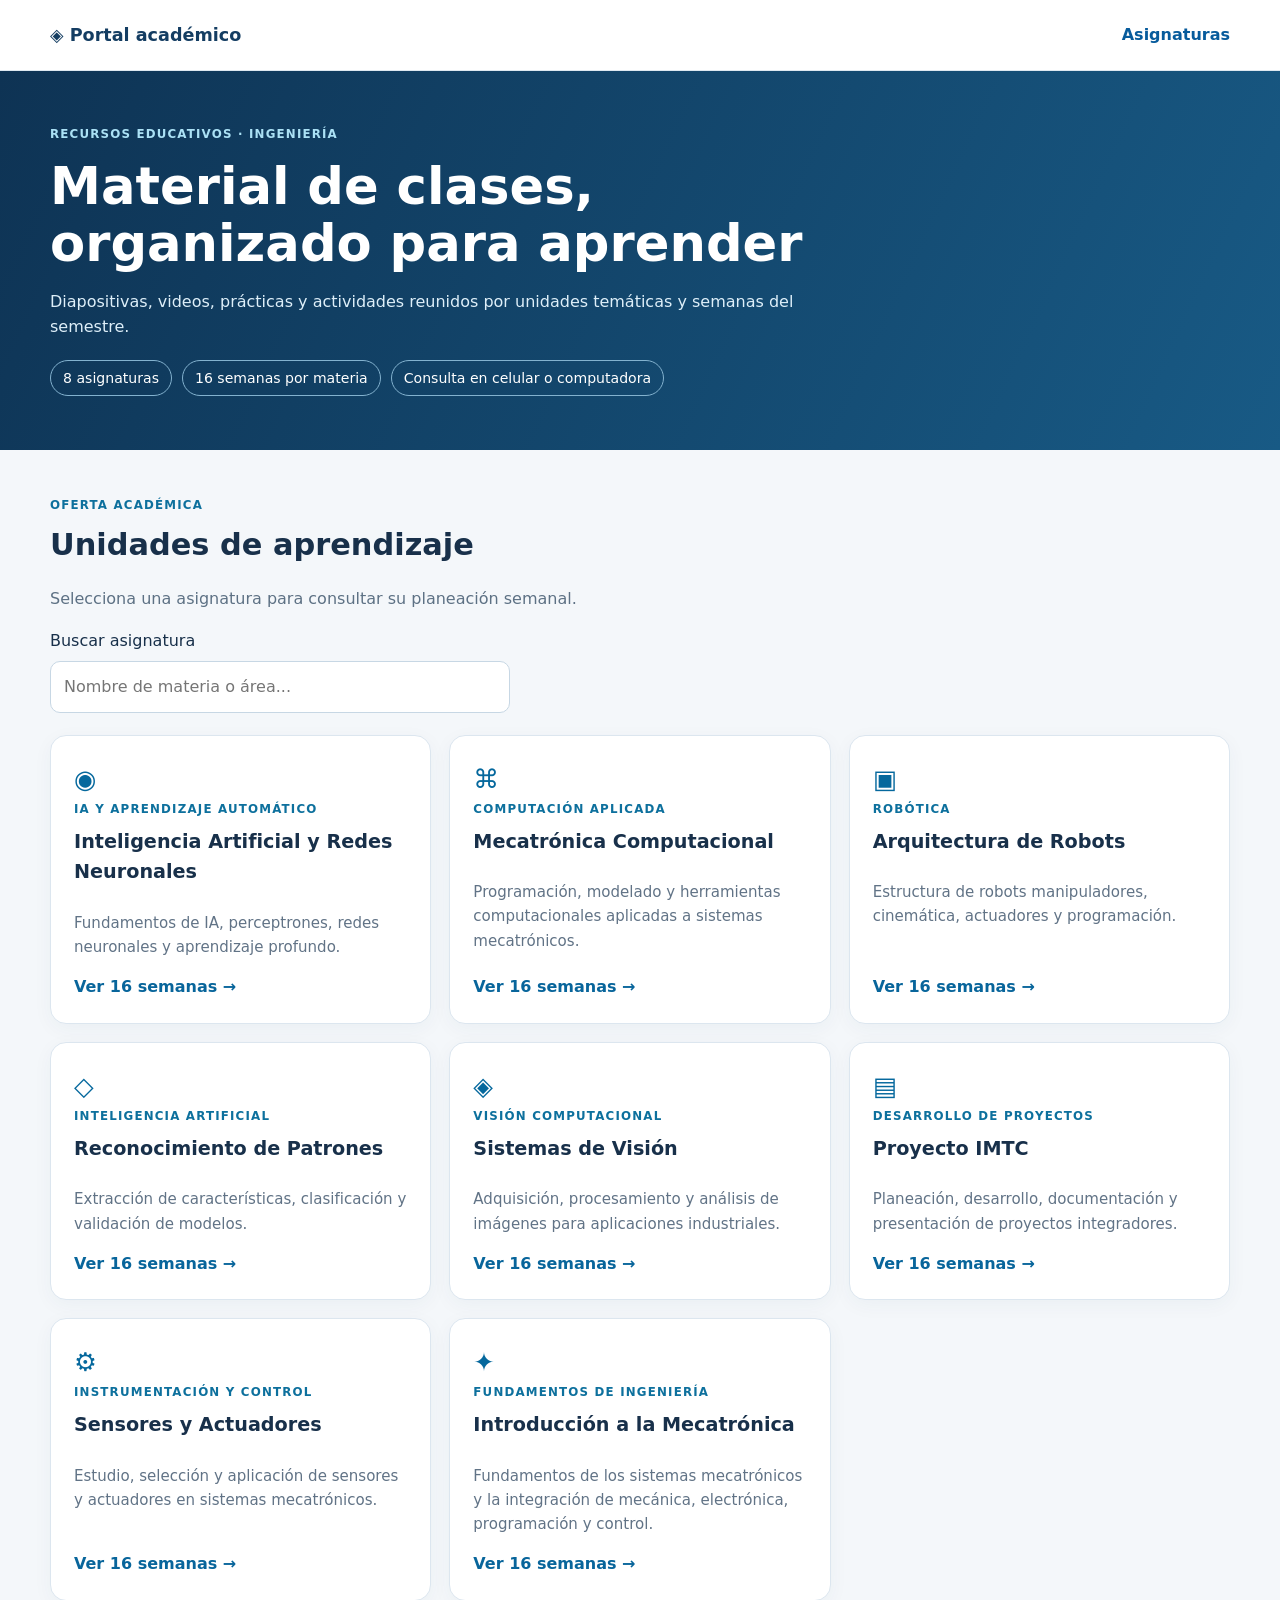
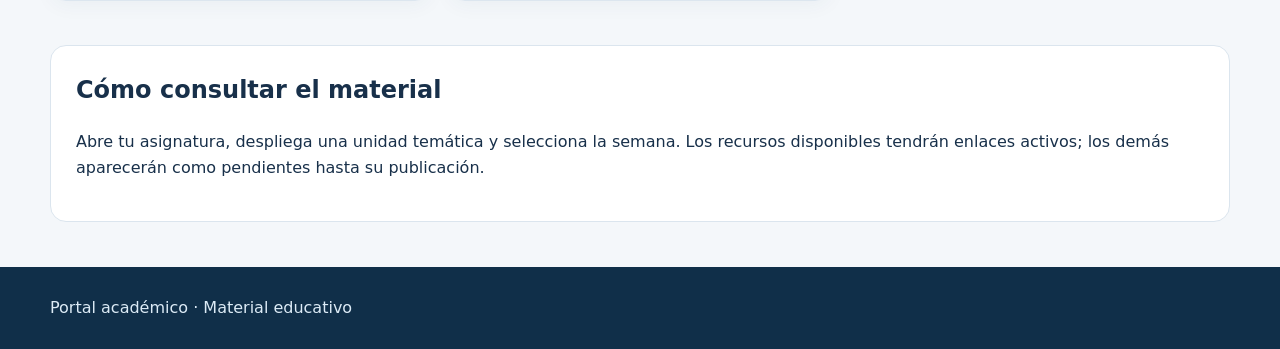
==== index.html @ 51ed6f5e "Add files via upload" ====
<!doctype html><html lang="es"><head><meta charset="utf-8"><meta name="viewport" content="width=device-width,initial-scale=1"><meta name="description" content="Portal académico con asignaturas de ingeniería y contenidos por semanas."><title>Portal académico | Material de clases</title><link rel="stylesheet" href="css/estilos.css"></head><body><a class="skip" href="#materias">Saltar a las asignaturas</a><header class="site-header"><div class="wrap nav"><a class="brand" href="index.html">◈ Portal académico</a><a class="back" href="#materias">Asignaturas</a></div></header><main><section class="home-hero"><div class="wrap"><div class="eyebrow">RECURSOS EDUCATIVOS · INGENIERÍA</div><h1>Material de clases, organizado para aprender</h1><p>Diapositivas, videos, prácticas y actividades reunidos por unidades temáticas y semanas del semestre.</p><div class="hero-pills"><span>8 asignaturas</span><span>16 semanas por materia</span><span>Consulta en celular o computadora</span></div></div></section><section class="wrap home-section" id="materias"><div class="section-title"><div class="eyebrow">OFERTA ACADÉMICA</div><h2>Unidades de aprendizaje</h2><p>Selecciona una asignatura para consultar su planeación semanal.</p></div><label for="course-search">Buscar asignatura</label><input id="course-search" type="search" placeholder="Nombre de materia o área..."><div id="course-grid" class="course-grid"><a class="course-card" href="cursos/inteligencia-artificial.html"><span class="icon">◉</span><span class="eyebrow">IA Y APRENDIZAJE AUTOMÁTICO</span><h3>Inteligencia Artificial y Redes Neuronales</h3><p>Fundamentos de IA, perceptrones, redes neuronales y aprendizaje profundo.</p><span class="course-link">Ver 16 semanas →</span></a>
<a class="course-card" href="cursos/mecatronica-computacional.html"><span class="icon">⌘</span><span class="eyebrow">COMPUTACIÓN APLICADA</span><h3>Mecatrónica Computacional</h3><p>Programación, modelado y herramientas computacionales aplicadas a sistemas mecatrónicos.</p><span class="course-link">Ver 16 semanas →</span></a>
<a class="course-card" href="cursos/arquitectura-robots.html"><span class="icon">▣</span><span class="eyebrow">ROBÓTICA</span><h3>Arquitectura de Robots</h3><p>Estructura de robots manipuladores, cinemática, actuadores y programación.</p><span class="course-link">Ver 16 semanas →</span></a>
<a class="course-card" href="cursos/reconocimiento-patrones.html"><span class="icon">◇</span><span class="eyebrow">INTELIGENCIA ARTIFICIAL</span><h3>Reconocimiento de Patrones</h3><p>Extracción de características, clasificación y validación de modelos.</p><span class="course-link">Ver 16 semanas →</span></a>
<a class="course-card" href="cursos/sistemas-vision.html"><span class="icon">◈</span><span class="eyebrow">VISIÓN COMPUTACIONAL</span><h3>Sistemas de Visión</h3><p>Adquisición, procesamiento y análisis de imágenes para aplicaciones industriales.</p><span class="course-link">Ver 16 semanas →</span></a>
<a class="course-card" href="cursos/proyecto-imtc.html"><span class="icon">▤</span><span class="eyebrow">DESARROLLO DE PROYECTOS</span><h3>Proyecto IMTC</h3><p>Planeación, desarrollo, documentación y presentación de proyectos integradores.</p><span class="course-link">Ver 16 semanas →</span></a>
<a class="course-card" href="cursos/sensores-actuadores.html"><span class="icon">⚙</span><span class="eyebrow">INSTRUMENTACIÓN Y CONTROL</span><h3>Sensores y Actuadores</h3><p>Estudio, selección y aplicación de sensores y actuadores en sistemas mecatrónicos.</p><span class="course-link">Ver 16 semanas →</span></a>
<a class="course-card" href="cursos/introduccion-mecatronica.html"><span class="icon">✦</span><span class="eyebrow">FUNDAMENTOS DE INGENIERÍA</span><h3>Introducción a la Mecatrónica</h3><p>Fundamentos de los sistemas mecatrónicos y la integración de mecánica, electrónica, programación y control.</p><span class="course-link">Ver 16 semanas →</span></a></div><p id="no-results" class="muted" hidden>No se encontraron asignaturas.</p></section><section class="wrap panel help"><h2>Cómo consultar el material</h2><p>Abre tu asignatura, despliega una unidad temática y selecciona la semana. Los recursos disponibles tendrán enlaces activos; los demás aparecerán como pendientes hasta su publicación.</p></section></main><footer class="footer"><div class="wrap">Portal académico · Material educativo</div></footer><script src="js/inicio.js"></script></body></html>
---- css/estilos.css ----
*{box-sizing:border-box}html{scroll-behavior:smooth}body{margin:0;background:#f4f7fa;color:#18304a;font:16px/1.6 system-ui,-apple-system,"Segoe UI",sans-serif}a{color:#075b9c}.wrap{width:min(1180px,calc(100% - 36px));margin:auto}.site-header{background:#fff;border-bottom:1px solid #dee8f0}.nav{display:flex;align-items:center;justify-content:space-between;gap:16px;min-height:70px}.brand{font-weight:800;text-decoration:none;color:#143d62;font-size:1.1rem}.back{text-decoration:none;font-weight:600}.home-hero,.hero{background:linear-gradient(115deg,#0e3354,#185a85);color:white;padding:54px 0}.home-hero h1,.hero h1{line-height:1.12;font-size:clamp(2rem,4vw,3.4rem);max-width:820px;margin:14px 0}.home-hero p,.hero p{color:#deeff9;max-width:760px}.eyebrow{letter-spacing:.10em;text-transform:uppercase;font-weight:800;font-size:.74rem;color:#0d709d}.hero .eyebrow,.home-hero .eyebrow{color:#abe1f5}.hero-pills,.stats{display:flex;gap:10px;flex-wrap:wrap;margin-top:20px}.hero-pills span,.stats span{padding:6px 12px;border:1px solid #83b2cf;border-radius:50px;color:white;font-size:.88rem}.home-section{padding-top:46px;padding-bottom:44px}.section-title h2{font-size:1.9rem;margin:.2em 0}.section-title p{color:#5d7184}.course-grid{display:grid;grid-template-columns:repeat(3,minmax(0,1fr));gap:18px;margin-top:22px}.course-card{display:flex;flex-direction:column;background:#fff;border:1px solid #dce6ef;border-radius:16px;padding:23px;color:#18304a;text-decoration:none;box-shadow:0 5px 20px #1b46630b;transition:transform .15s,border-color .15s}.course-card:hover{transform:translateY(-3px);border-color:#3385b4}.course-card h3{margin:8px 0;font-size:1.2rem}.course-card p{color:#617386;font-size:.94rem;flex:1}.course-link{font-weight:750;color:#08659b}.icon{font-size:1.6rem;color:#05689d}.layout{display:grid;grid-template-columns:225px minmax(0,1fr);gap:24px;margin-top:28px;margin-bottom:50px}.sidebar{align-self:start;position:sticky;top:18px;background:#fff;border:1px solid #dce6ef;border-radius:14px;padding:20px;display:flex;flex-direction:column;gap:12px}.sidebar h2{font-size:1rem;margin:0}.sidebar a{text-decoration:none}.main-content{min-width:0}.panel{background:#fff;border:1px solid #dbe5ee;border-radius:16px;padding:25px;margin-bottom:20px}.panel h2{margin-top:0}.units{display:grid;gap:13px;margin-top:19px}details.unit{border:1px solid #dce5ef;border-radius:12px;overflow:hidden;background:#fff}details.unit[open]{border-color:#78b4d4}details.unit>summary{padding:17px 20px;cursor:pointer;list-style:none;display:flex;justify-content:space-between;gap:12px;align-items:center;background:#f8fafc}details.unit>summary::-webkit-details-marker{display:none}details.unit>summary:after{content:'+';font-weight:bold;font-size:1.4rem;color:#17688d}details.unit[open]>summary:after{content:'−'}summary .unit-subtitle{display:block;color:#718397;font-size:.82rem;font-weight:600}.week-grid{display:grid;gap:13px;padding:15px}.week{border:1px solid #e1e9f0;border-radius:10px;padding:16px}.week h4{margin:2px 0 8px}.week-label{color:#086999;font-weight:800;font-size:.78rem;letter-spacing:.08em;text-transform:uppercase}.week p{margin:5px 0;color:#536a7d;font-size:.91rem}.resources{display:flex;flex-wrap:wrap;gap:8px;margin-top:12px}.resource{border-radius:8px;background:#eaf3fa;padding:7px 11px;text-decoration:none;font-size:.87rem;font-weight:700;display:inline-flex;gap:6px;align-items:center;border:1px solid #cde0ee}.resource:hover{background:#d5eaf7}.empty-tag{display:inline-block;margin-top:8px;font-size:.85rem;color:#667e90}input[type=search]{display:block;width:100%;max-width:460px;padding:12px 13px;border:1px solid #c7d7e4;border-radius:10px;font:inherit;margin:8px 0 16px}.viewer{border:0;border-radius:14px;width:min(1050px,96vw);height:min(88vh,920px);padding:14px;box-shadow:0 20px 70px #0006}.viewer::backdrop{background:#071b2cbb}.viewer[open]{display:flex;flex-direction:column}.viewer-bar{display:flex;align-items:center;justify-content:space-between;gap:12px}.viewer-bar button{cursor:pointer;padding:8px 12px}.viewer iframe{width:100%;flex:1;border:0;margin:10px 0}.footer{background:#102f49;color:#dcebf6;padding:28px 0}.muted{color:#61778a}.small{font-size:.87rem}.help{margin-bottom:45px}.skip{position:absolute;left:-9999px}.skip:focus{left:10px;top:10px;background:white;padding:12px;z-index:999}@media(max-width:850px){.course-grid{grid-template-columns:repeat(2,minmax(0,1fr))}.layout{grid-template-columns:1fr}.sidebar{position:static;flex-direction:row;flex-wrap:wrap}.sidebar h2{width:100%}}@media(max-width:570px){.course-grid{grid-template-columns:1fr}.panel{padding:16px}.hero{padding:34px 0}.home-hero{padding:45px 0}.wrap{width:min(100% - 24px,1180px)}.nav{min-height:64px}.brand{font-size:.95rem}.week-grid{padding:9px}.week{padding:12px}details.unit>summary{padding:14px}.sidebar{gap:8px}}
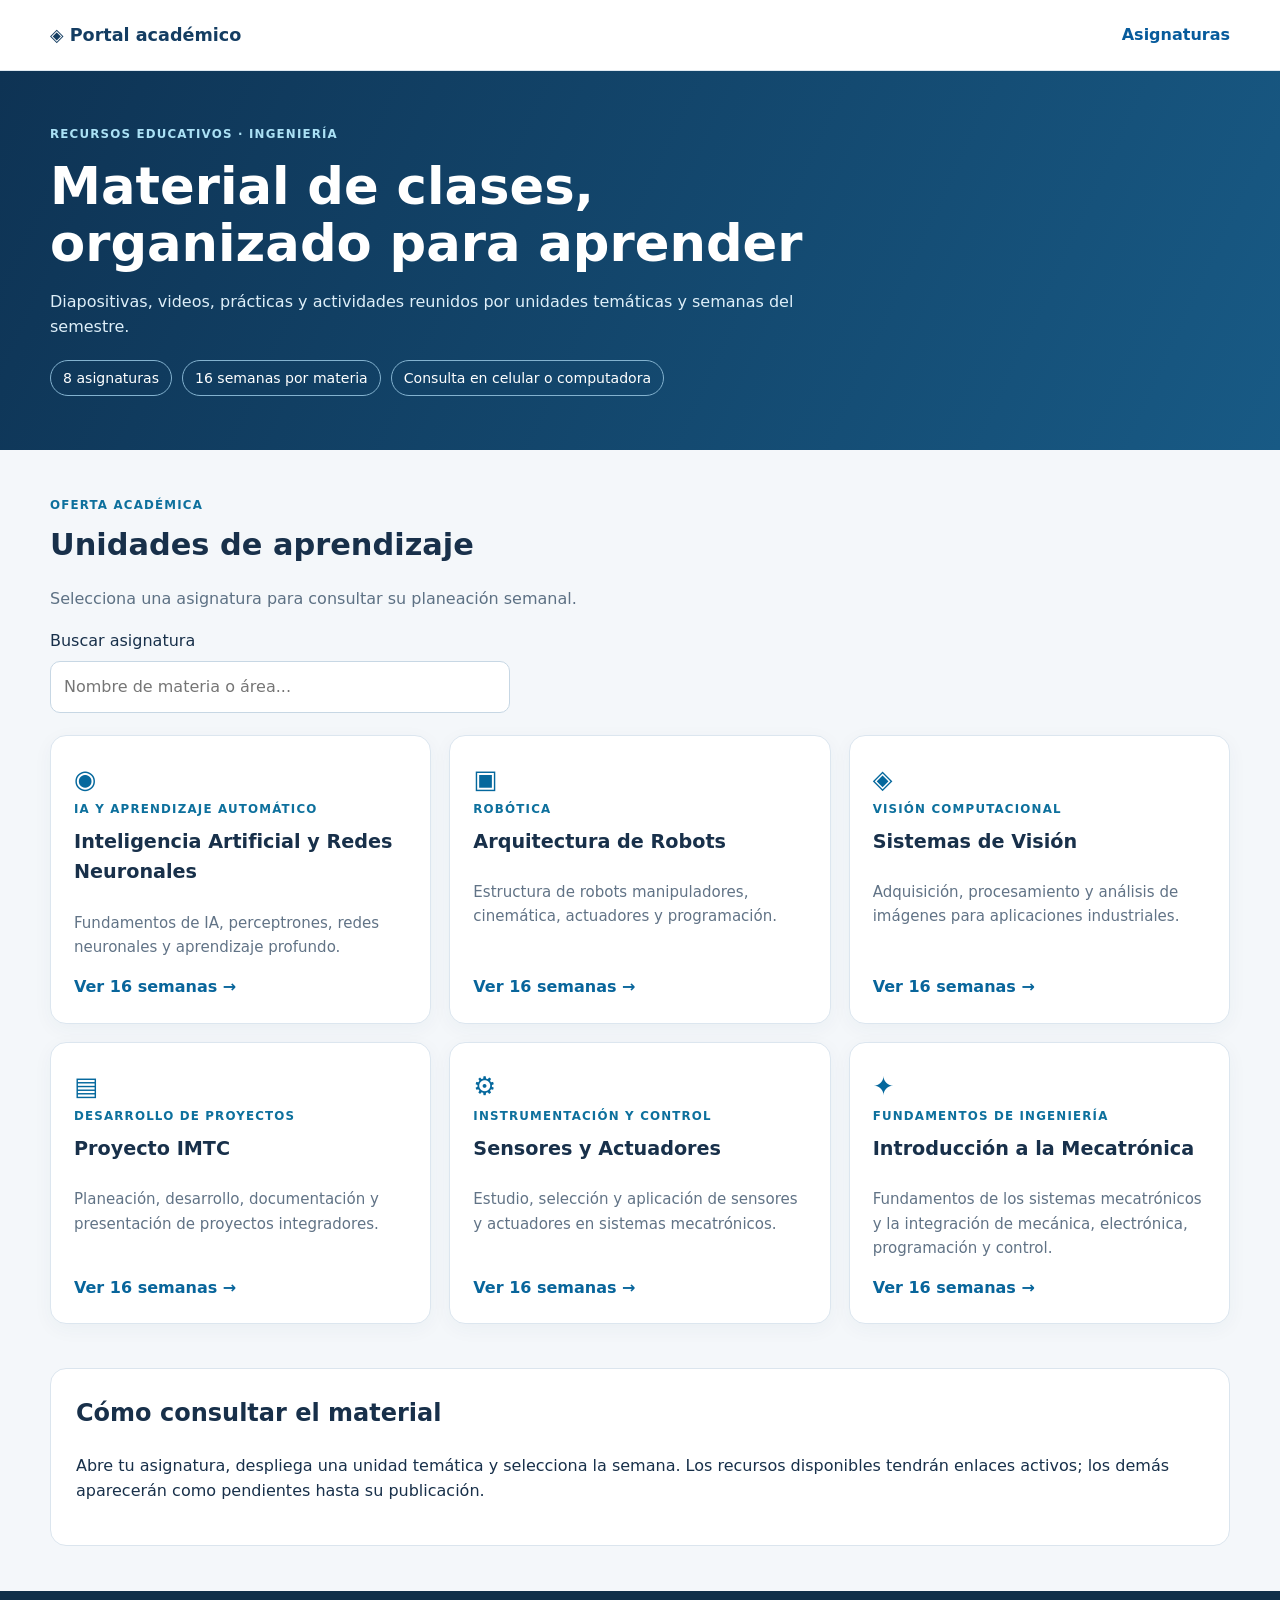
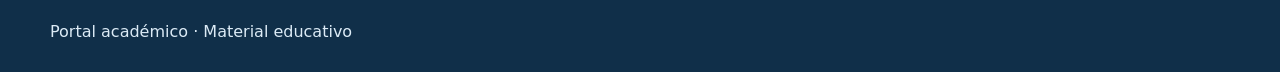
==== commit 9895c8bd: "Update index.html" ====
--- a/index.html
+++ b/index.html
@@ -1,8 +1,6 @@
 <!doctype html><html lang="es"><head><meta charset="utf-8"><meta name="viewport" content="width=device-width,initial-scale=1"><meta name="description" content="Portal académico con asignaturas de ingeniería y contenidos por semanas."><title>Portal académico | Material de clases</title><link rel="stylesheet" href="css/estilos.css"></head><body><a class="skip" href="#materias">Saltar a las asignaturas</a><header class="site-header"><div class="wrap nav"><a class="brand" href="index.html">◈ Portal académico</a><a class="back" href="#materias">Asignaturas</a></div></header><main><section class="home-hero"><div class="wrap"><div class="eyebrow">RECURSOS EDUCATIVOS · INGENIERÍA</div><h1>Material de clases, organizado para aprender</h1><p>Diapositivas, videos, prácticas y actividades reunidos por unidades temáticas y semanas del semestre.</p><div class="hero-pills"><span>8 asignaturas</span><span>16 semanas por materia</span><span>Consulta en celular o computadora</span></div></div></section><section class="wrap home-section" id="materias"><div class="section-title"><div class="eyebrow">OFERTA ACADÉMICA</div><h2>Unidades de aprendizaje</h2><p>Selecciona una asignatura para consultar su planeación semanal.</p></div><label for="course-search">Buscar asignatura</label><input id="course-search" type="search" placeholder="Nombre de materia o área..."><div id="course-grid" class="course-grid"><a class="course-card" href="cursos/inteligencia-artificial.html"><span class="icon">◉</span><span class="eyebrow">IA Y APRENDIZAJE AUTOMÁTICO</span><h3>Inteligencia Artificial y Redes Neuronales</h3><p>Fundamentos de IA, perceptrones, redes neuronales y aprendizaje profundo.</p><span class="course-link">Ver 16 semanas →</span></a>
-<a class="course-card" href="cursos/mecatronica-computacional.html"><span class="icon">⌘</span><span class="eyebrow">COMPUTACIÓN APLICADA</span><h3>Mecatrónica Computacional</h3><p>Programación, modelado y herramientas computacionales aplicadas a sistemas mecatrónicos.</p><span class="course-link">Ver 16 semanas →</span></a>
 <a class="course-card" href="cursos/arquitectura-robots.html"><span class="icon">▣</span><span class="eyebrow">ROBÓTICA</span><h3>Arquitectura de Robots</h3><p>Estructura de robots manipuladores, cinemática, actuadores y programación.</p><span class="course-link">Ver 16 semanas →</span></a>
-<a class="course-card" href="cursos/reconocimiento-patrones.html"><span class="icon">◇</span><span class="eyebrow">INTELIGENCIA ARTIFICIAL</span><h3>Reconocimiento de Patrones</h3><p>Extracción de características, clasificación y validación de modelos.</p><span class="course-link">Ver 16 semanas →</span></a>
 <a class="course-card" href="cursos/sistemas-vision.html"><span class="icon">◈</span><span class="eyebrow">VISIÓN COMPUTACIONAL</span><h3>Sistemas de Visión</h3><p>Adquisición, procesamiento y análisis de imágenes para aplicaciones industriales.</p><span class="course-link">Ver 16 semanas →</span></a>
 <a class="course-card" href="cursos/proyecto-imtc.html"><span class="icon">▤</span><span class="eyebrow">DESARROLLO DE PROYECTOS</span><h3>Proyecto IMTC</h3><p>Planeación, desarrollo, documentación y presentación de proyectos integradores.</p><span class="course-link">Ver 16 semanas →</span></a>
 <a class="course-card" href="cursos/sensores-actuadores.html"><span class="icon">⚙</span><span class="eyebrow">INSTRUMENTACIÓN Y CONTROL</span><h3>Sensores y Actuadores</h3><p>Estudio, selección y aplicación de sensores y actuadores en sistemas mecatrónicos.</p><span class="course-link">Ver 16 semanas →</span></a>
-<a class="course-card" href="cursos/introduccion-mecatronica.html"><span class="icon">✦</span><span class="eyebrow">FUNDAMENTOS DE INGENIERÍA</span><h3>Introducción a la Mecatrónica</h3><p>Fundamentos de los sistemas mecatrónicos y la integración de mecánica, electrónica, programación y control.</p><span class="course-link">Ver 16 semanas →</span></a></div><p id="no-results" class="muted" hidden>No se encontraron asignaturas.</p></section><section class="wrap panel help"><h2>Cómo consultar el material</h2><p>Abre tu asignatura, despliega una unidad temática y selecciona la semana. Los recursos disponibles tendrán enlaces activos; los demás aparecerán como pendientes hasta su publicación.</p></section></main><footer class="footer"><div class="wrap">Portal académico · Material educativo</div></footer><script src="js/inicio.js"></script></body></html>+<a class="course-card" href="cursos/introduccion-mecatronica.html"><span class="icon">✦</span><span class="eyebrow">FUNDAMENTOS DE INGENIERÍA</span><h3>Introducción a la Mecatrónica</h3><p>Fundamentos de los sistemas mecatrónicos y la integración de mecánica, electrónica, programación y control.</p><span class="course-link">Ver 16 semanas →</span></a></div><p id="no-results" class="muted" hidden>No se encontraron asignaturas.</p></section><section class="wrap panel help"><h2>Cómo consultar el material</h2><p>Abre tu asignatura, despliega una unidad temática y selecciona la semana. Los recursos disponibles tendrán enlaces activos; los demás aparecerán como pendientes hasta su publicación.</p></section></main><footer class="footer"><div class="wrap">Portal académico · Material educativo</div></footer><script src="js/inicio.js"></script></body></html>
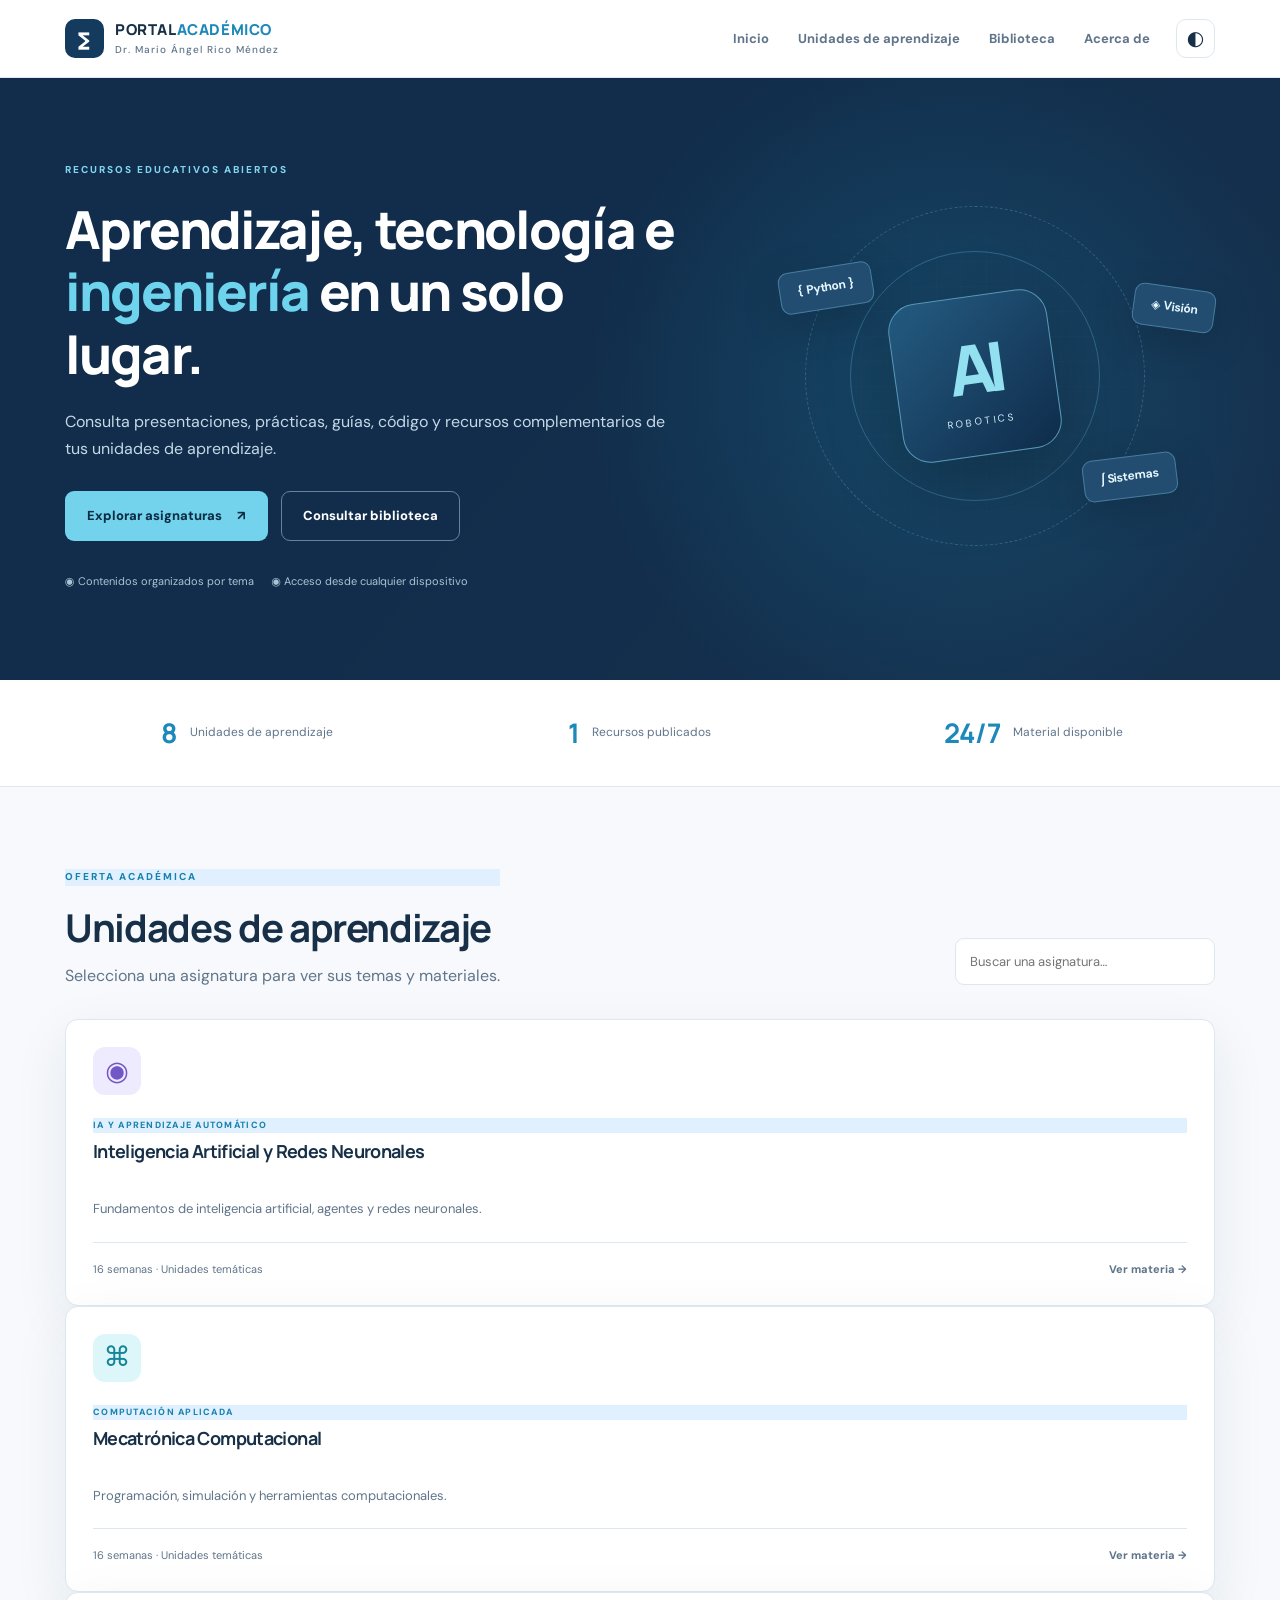
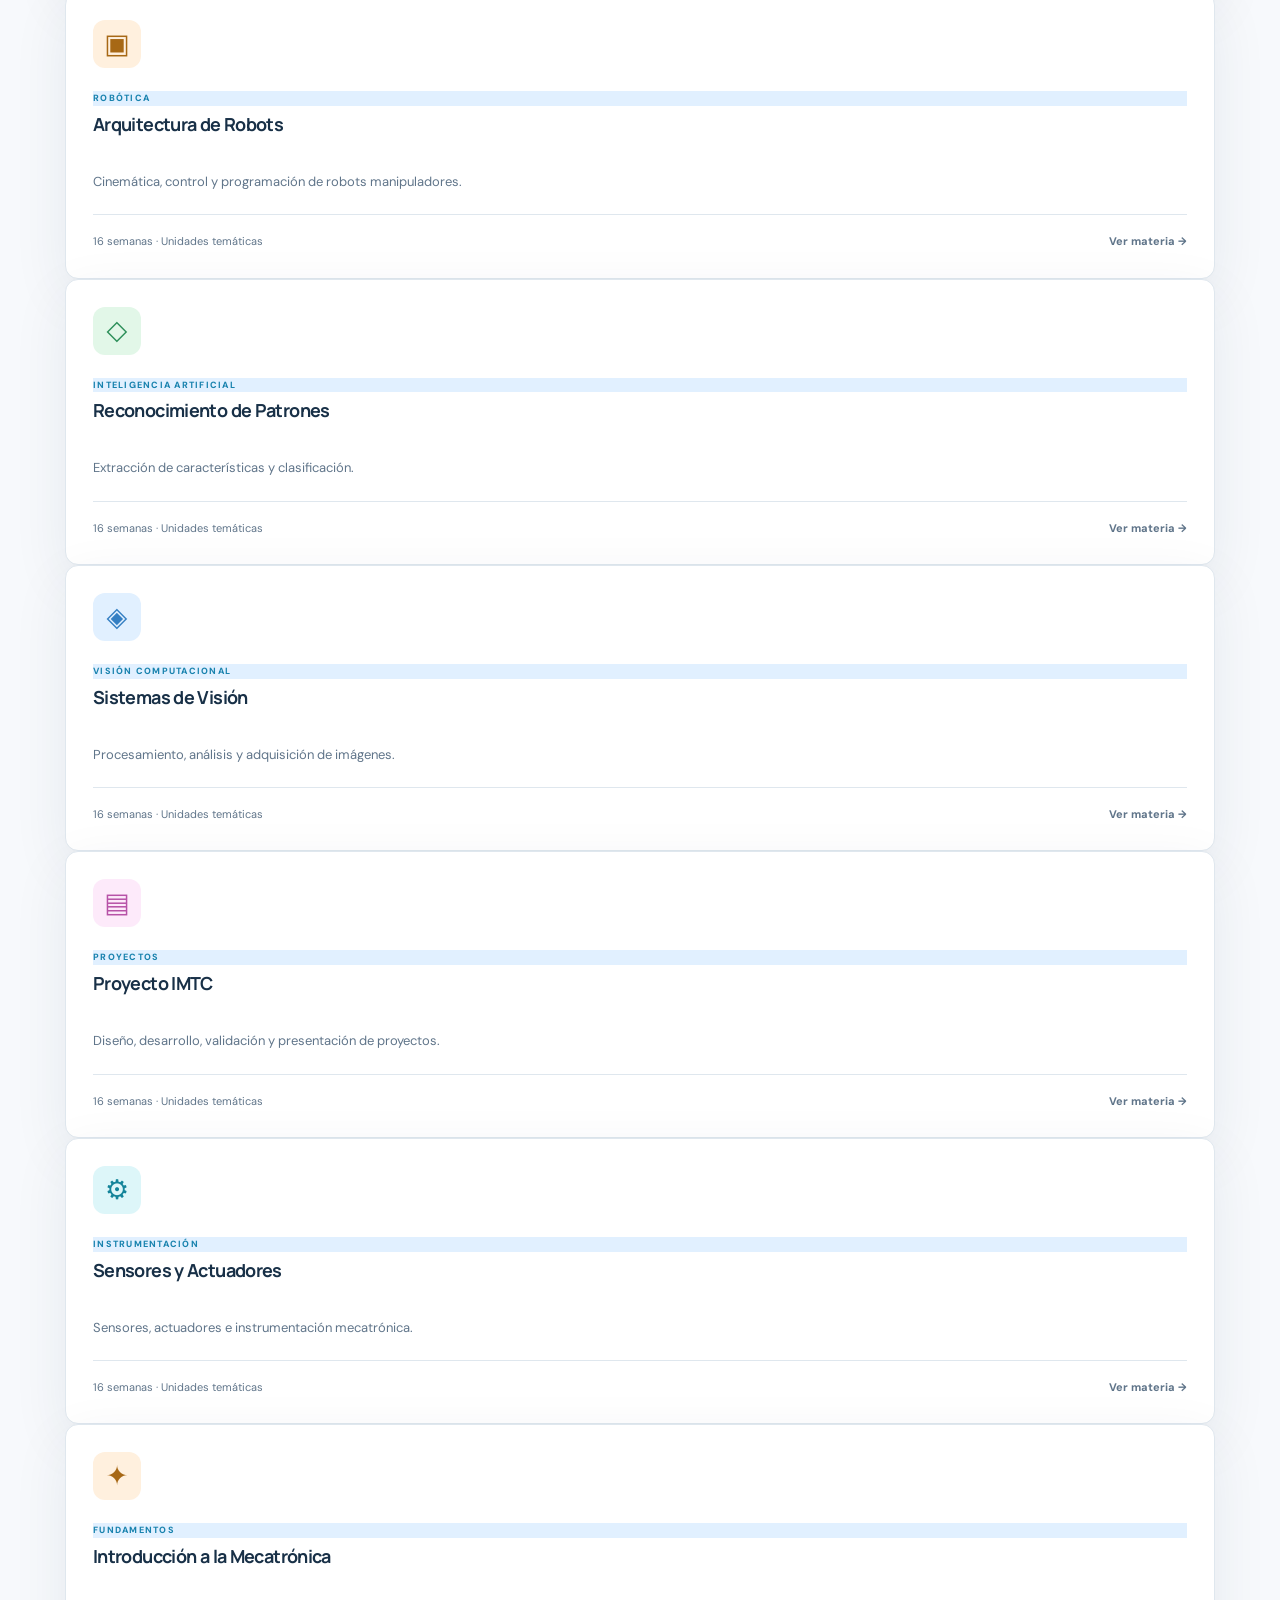
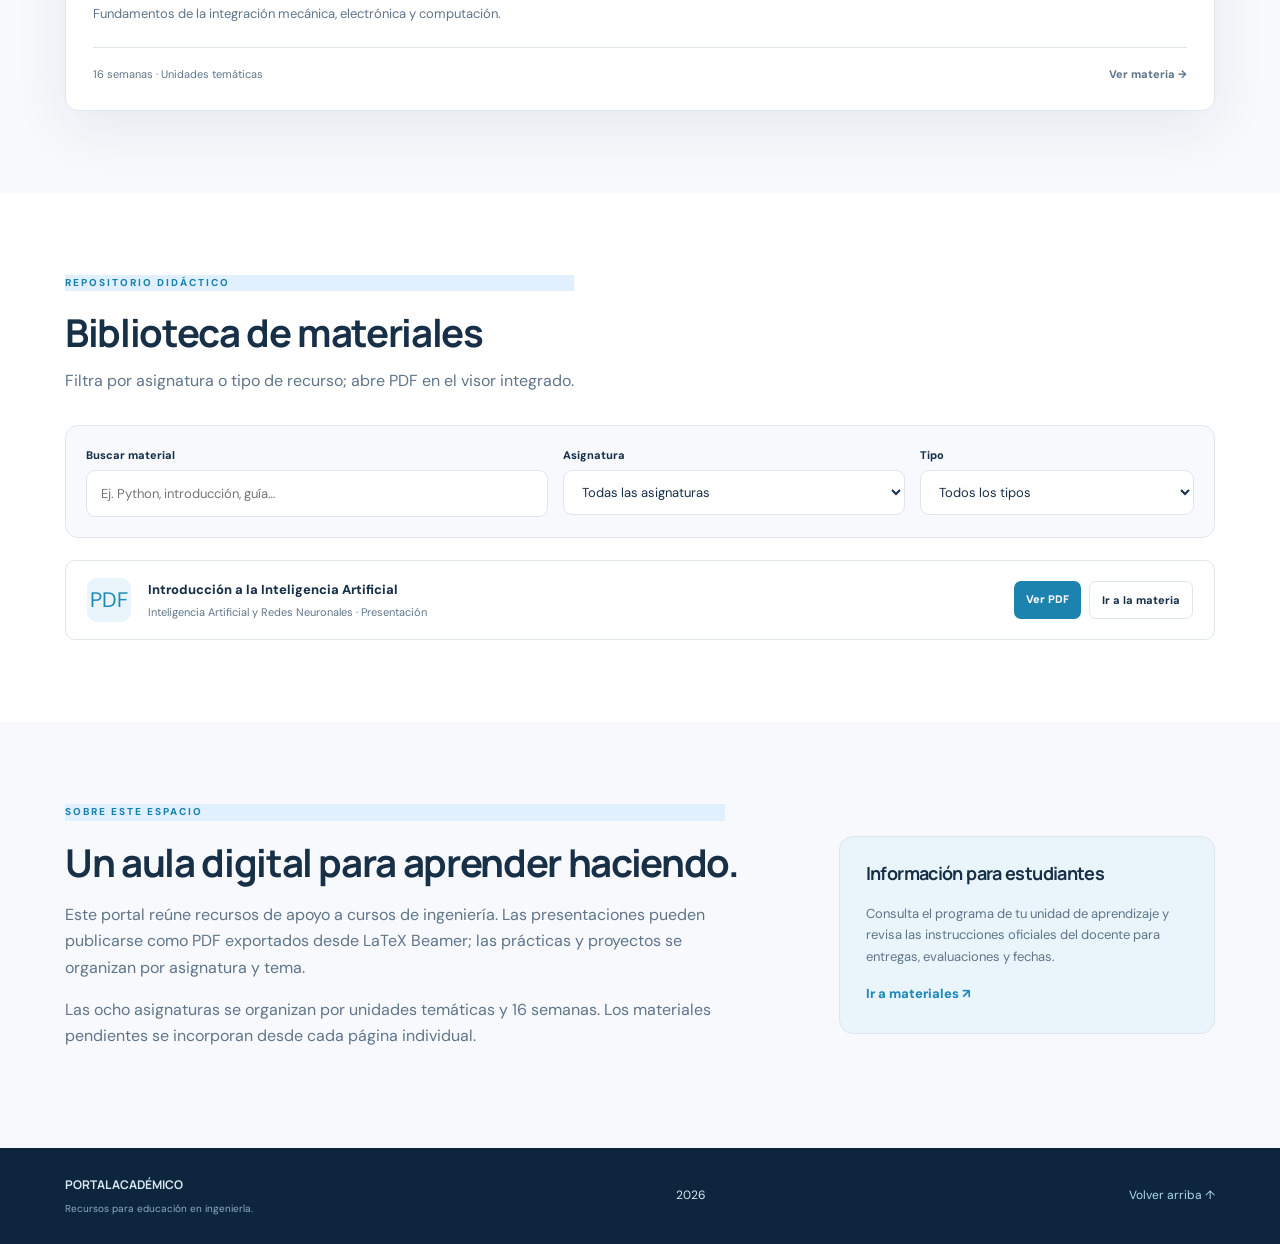
==== commit c3791fd8: "Add files via upload" ====
--- a/index.html
+++ b/index.html
@@ -1,6 +1,43 @@
-<!doctype html><html lang="es"><head><meta charset="utf-8"><meta name="viewport" content="width=device-width,initial-scale=1"><meta name="description" content="Portal académico con asignaturas de ingeniería y contenidos por semanas."><title>Portal académico | Material de clases</title><link rel="stylesheet" href="css/estilos.css"></head><body><a class="skip" href="#materias">Saltar a las asignaturas</a><header class="site-header"><div class="wrap nav"><a class="brand" href="index.html">◈ Portal académico</a><a class="back" href="#materias">Asignaturas</a></div></header><main><section class="home-hero"><div class="wrap"><div class="eyebrow">RECURSOS EDUCATIVOS · INGENIERÍA</div><h1>Material de clases, organizado para aprender</h1><p>Diapositivas, videos, prácticas y actividades reunidos por unidades temáticas y semanas del semestre.</p><div class="hero-pills"><span>8 asignaturas</span><span>16 semanas por materia</span><span>Consulta en celular o computadora</span></div></div></section><section class="wrap home-section" id="materias"><div class="section-title"><div class="eyebrow">OFERTA ACADÉMICA</div><h2>Unidades de aprendizaje</h2><p>Selecciona una asignatura para consultar su planeación semanal.</p></div><label for="course-search">Buscar asignatura</label><input id="course-search" type="search" placeholder="Nombre de materia o área..."><div id="course-grid" class="course-grid"><a class="course-card" href="cursos/inteligencia-artificial.html"><span class="icon">◉</span><span class="eyebrow">IA Y APRENDIZAJE AUTOMÁTICO</span><h3>Inteligencia Artificial y Redes Neuronales</h3><p>Fundamentos de IA, perceptrones, redes neuronales y aprendizaje profundo.</p><span class="course-link">Ver 16 semanas →</span></a>
-<a class="course-card" href="cursos/arquitectura-robots.html"><span class="icon">▣</span><span class="eyebrow">ROBÓTICA</span><h3>Arquitectura de Robots</h3><p>Estructura de robots manipuladores, cinemática, actuadores y programación.</p><span class="course-link">Ver 16 semanas →</span></a>
-<a class="course-card" href="cursos/sistemas-vision.html"><span class="icon">◈</span><span class="eyebrow">VISIÓN COMPUTACIONAL</span><h3>Sistemas de Visión</h3><p>Adquisición, procesamiento y análisis de imágenes para aplicaciones industriales.</p><span class="course-link">Ver 16 semanas →</span></a>
-<a class="course-card" href="cursos/proyecto-imtc.html"><span class="icon">▤</span><span class="eyebrow">DESARROLLO DE PROYECTOS</span><h3>Proyecto IMTC</h3><p>Planeación, desarrollo, documentación y presentación de proyectos integradores.</p><span class="course-link">Ver 16 semanas →</span></a>
-<a class="course-card" href="cursos/sensores-actuadores.html"><span class="icon">⚙</span><span class="eyebrow">INSTRUMENTACIÓN Y CONTROL</span><h3>Sensores y Actuadores</h3><p>Estudio, selección y aplicación de sensores y actuadores en sistemas mecatrónicos.</p><span class="course-link">Ver 16 semanas →</span></a>
-<a class="course-card" href="cursos/introduccion-mecatronica.html"><span class="icon">✦</span><span class="eyebrow">FUNDAMENTOS DE INGENIERÍA</span><h3>Introducción a la Mecatrónica</h3><p>Fundamentos de los sistemas mecatrónicos y la integración de mecánica, electrónica, programación y control.</p><span class="course-link">Ver 16 semanas →</span></a></div><p id="no-results" class="muted" hidden>No se encontraron asignaturas.</p></section><section class="wrap panel help"><h2>Cómo consultar el material</h2><p>Abre tu asignatura, despliega una unidad temática y selecciona la semana. Los recursos disponibles tendrán enlaces activos; los demás aparecerán como pendientes hasta su publicación.</p></section></main><footer class="footer"><div class="wrap">Portal académico · Material educativo</div></footer><script src="js/inicio.js"></script></body></html>
+<!doctype html><html lang="es"><head><meta charset="utf-8"><meta name="viewport" content="width=device-width, initial-scale=1"><meta name="description" content="Portal académico de ingeniería, materias y materiales por 16 semanas."><title>Portal Académico | Material de clases</title><link rel="stylesheet" href="css/portada.css"><script src="js/portada.js" defer></script></head><body>
+  <a class="skip" href="#contenido">Saltar al contenido</a>
+  <header class="topbar">
+    <div class="container topbar-inner">
+      <a href="#inicio" class="brand" aria-label="Ir al inicio"><span class="brand-mark">∑</span><span>PORTAL<span class="brand-accent">ACADÉMICO</span><small>Dr. Mario Ángel Rico Méndez</small></span></a>
+      <button id="menu-toggle" class="icon-btn menu-toggle" aria-expanded="false" aria-controls="nav" aria-label="Abrir menú">☰</button>
+      <nav id="nav" aria-label="Navegación principal">
+        <a href="#inicio" data-nav="inicio">Inicio</a>
+        <a href="#asignaturas" data-nav="asignaturas">Unidades de aprendizaje</a>
+        <a href="#materiales" data-nav="materiales">Biblioteca</a>
+        <a href="#acerca" data-nav="acerca">Acerca de</a>
+      </nav>
+      <button id="theme-toggle" class="icon-btn theme-btn" aria-label="Cambiar tema" title="Cambiar tema">◐</button>
+    </div>
+  </header>
+
+  <main id="contenido">
+    <section class="hero" id="inicio">
+      <div class="container hero-grid">
+        <div><p class="eyebrow">RECURSOS EDUCATIVOS ABIERTOS</p><h1>Aprendizaje, tecnología e <em>ingeniería</em> en un solo lugar.</h1><p class="hero-lead">Consulta presentaciones, prácticas, guías, código y recursos complementarios de tus unidades de aprendizaje.</p><div class="hero-actions"><a class="button primary" href="#asignaturas">Explorar asignaturas <span aria-hidden="true">↗</span></a><a class="button outline" href="#materiales">Consultar biblioteca</a></div><div class="hero-meta"><span>◉ Contenidos organizados por tema</span><span>◉ Acceso desde cualquier dispositivo</span></div></div>
+        <div class="hero-visual" aria-hidden="true"><div class="orbit orbit-1"></div><div class="orbit orbit-2"></div><div class="core"><span>AI</span><small>ROBOTICS</small></div><div class="float-chip chip-a">{ Python }</div><div class="float-chip chip-b">◈ Visión</div><div class="float-chip chip-c">∫ Sistemas</div><div class="grid-lines"></div></div>
+      </div>
+    </section>
+
+    <section class="section stats-strip" aria-label="Resumen del portal"><div class="container stats-grid"><div><strong id="count-courses">8</strong><span>Unidades de aprendizaje</span></div><div><strong id="count-resources">1</strong><span>Recursos publicados</span></div><div><strong>24/7</strong><span>Material disponible</span></div></div></section>
+
+    <section class="section" id="asignaturas"><div class="container"><div class="section-head"><div><p class="eyebrow blue">OFERTA ACADÉMICA</p><h2>Unidades de aprendizaje</h2><p>Selecciona una asignatura para ver sus temas y materiales.</p></div><div class="controls"><label class="visually-hidden" for="buscar-cursos">Buscar asignatura</label><input id="buscar-cursos" class="search" type="search" placeholder="Buscar una asignatura…" /></div></div><a class="course-card" href="cursos/inteligencia-artificial.html" data-name="inteligencia artificial y redes neuronales"><span class="course-icon purple">◉</span><p class="eyebrow blue">IA Y APRENDIZAJE AUTOMÁTICO</p><h3>Inteligencia Artificial y Redes Neuronales</h3><p>Fundamentos de inteligencia artificial, agentes y redes neuronales.</p><span class="card-bottom"><span>16 semanas · Unidades temáticas</span><span class="card-link">Ver materia →</span></span></a>
+<a class="course-card" href="cursos/mecatronica-computacional.html" data-name="mecatrónica computacional"><span class="course-icon cyan">⌘</span><p class="eyebrow blue">COMPUTACIÓN APLICADA</p><h3>Mecatrónica Computacional</h3><p>Programación, simulación y herramientas computacionales.</p><span class="card-bottom"><span>16 semanas · Unidades temáticas</span><span class="card-link">Ver materia →</span></span></a>
+<a class="course-card" href="cursos/arquitectura-robots.html" data-name="arquitectura de robots"><span class="course-icon orange">▣</span><p class="eyebrow blue">ROBÓTICA</p><h3>Arquitectura de Robots</h3><p>Cinemática, control y programación de robots manipuladores.</p><span class="card-bottom"><span>16 semanas · Unidades temáticas</span><span class="card-link">Ver materia →</span></span></a>
+<a class="course-card" href="cursos/reconocimiento-patrones.html" data-name="reconocimiento de patrones"><span class="course-icon green">◇</span><p class="eyebrow blue">INTELIGENCIA ARTIFICIAL</p><h3>Reconocimiento de Patrones</h3><p>Extracción de características y clasificación.</p><span class="card-bottom"><span>16 semanas · Unidades temáticas</span><span class="card-link">Ver materia →</span></span></a>
+<a class="course-card" href="cursos/sistemas-vision.html" data-name="sistemas de visión"><span class="course-icon blue">◈</span><p class="eyebrow blue">VISIÓN COMPUTACIONAL</p><h3>Sistemas de Visión</h3><p>Procesamiento, análisis y adquisición de imágenes.</p><span class="card-bottom"><span>16 semanas · Unidades temáticas</span><span class="card-link">Ver materia →</span></span></a>
+<a class="course-card" href="cursos/proyecto-imtc.html" data-name="proyecto imtc"><span class="course-icon pink">▤</span><p class="eyebrow blue">PROYECTOS</p><h3>Proyecto IMTC</h3><p>Diseño, desarrollo, validación y presentación de proyectos.</p><span class="card-bottom"><span>16 semanas · Unidades temáticas</span><span class="card-link">Ver materia →</span></span></a>
+<a class="course-card" href="cursos/sensores-actuadores.html" data-name="sensores y actuadores"><span class="course-icon cyan">⚙</span><p class="eyebrow blue">INSTRUMENTACIÓN</p><h3>Sensores y Actuadores</h3><p>Sensores, actuadores e instrumentación mecatrónica.</p><span class="card-bottom"><span>16 semanas · Unidades temáticas</span><span class="card-link">Ver materia →</span></span></a>
+<a class="course-card" href="cursos/introduccion-mecatronica.html" data-name="introducción a la mecatrónica"><span class="course-icon orange">✦</span><p class="eyebrow blue">FUNDAMENTOS</p><h3>Introducción a la Mecatrónica</h3><p>Fundamentos de la integración mecánica, electrónica y computación.</p><span class="card-bottom"><span>16 semanas · Unidades temáticas</span><span class="card-link">Ver materia →</span></span></a><p id="course-empty" class="empty" hidden>No se encontraron unidades de aprendizaje.</p></div></section>
+
+    <section class="section library" id="materiales"><div class="container"><div class="section-head"><div><p class="eyebrow blue">REPOSITORIO DIDÁCTICO</p><h2>Biblioteca de materiales</h2><p>Filtra por asignatura o tipo de recurso; abre PDF en el visor integrado.</p></div></div><div class="filter-panel"><label><span>Buscar material</span><input class="search" id="buscar-materiales" type="search" placeholder="Ej. Python, introducción, guía…" /></label><label><span>Asignatura</span><select id="filtrar-curso"></select></label><label><span>Tipo</span><select id="filtrar-tipo"><option value="todos">Todos los tipos</option><option value="presentacion">Presentaciones</option><option value="practica">Prácticas</option><option value="codigo">Código</option><option value="lectura">Lecturas</option><option value="video">Videos</option></select></label></div><article class="resource-item" data-course="inteligencia-artificial" data-type="presentacion" data-keywords="introducción inteligencia artificial pdf ia presentación"><span class="file-icon">PDF</span><div class="resource-info"><div class="resource-title">Introducción a la Inteligencia Artificial</div><p>Inteligencia Artificial y Redes Neuronales · Presentación</p></div><div class="resource-actions"><a class="small-btn" href="materiales/ia/IA_clase_1_Introduccion_IA.pdf" target="_blank" rel="noopener">Ver PDF</a><a class="small-btn outlined" href="cursos/inteligencia-artificial.html">Ir a la materia</a></div></article><p id="resource-empty" class="empty" hidden>No hay materiales que coincidan con los filtros.</p></div></section>
+
+    <section class="section about" id="acerca"><div class="container about-grid"><div><p class="eyebrow blue">SOBRE ESTE ESPACIO</p><h2>Un aula digital para aprender haciendo.</h2><p>Este portal reúne recursos de apoyo a cursos de ingeniería. Las presentaciones pueden publicarse como PDF exportados desde LaTeX Beamer; las prácticas y proyectos se organizan por asignatura y tema.</p><p>Las ocho asignaturas se organizan por unidades temáticas y 16 semanas. Los materiales pendientes se incorporan desde cada página individual.</p></div><aside class="notice"><h3>Información para estudiantes</h3><p>Consulta el programa de tu unidad de aprendizaje y revisa las instrucciones oficiales del docente para entregas, evaluaciones y fechas.</p><a class="text-link" href="#materiales">Ir a materiales ↗</a></aside></div></section>
+  </main>
+
+  <footer class="footer"><div class="container footer-inner"><div><strong>PORTAL ACADÉMICO</strong><small>Recursos para educación en ingeniería.</small></div><span id="current-year"></span><a href="#inicio">Volver arriba ↑</a></div></footer>
+
+</body>
--- a/css/portada.css
+++ b/css/portada.css
@@ -0,0 +1,8 @@
+@import url('https://fonts.googleapis.com/css2?family=DM+Sans:wght@400;500;600;700&family=Manrope:wght@400;500;600;700;800&display=swap');
+:root{color-scheme:light;--bg:#f7f9fc;--surface:#fff;--text:#183047;--muted:#60758a;--line:#dfe7ee;--navy:#112d4b;--accent:#1d88ba;--light:#e9f5fb;--shadow:0 18px 55px rgba(22,51,78,.08)}
+:root[data-theme=dark]{color-scheme:dark;--bg:#0a1623;--surface:#122437;--text:#e9f1f9;--muted:#a3b6c9;--line:#294055;--navy:#0c2034;--light:#193a50;--shadow:0 18px 55px rgba(0,0,0,.22)}
+*{box-sizing:border-box}html{scroll-behavior:smooth;scroll-padding-top:86px}body{margin:0;background:var(--bg);color:var(--text);font-family:'DM Sans',system-ui,sans-serif;line-height:1.65}h1,h2,h3,strong,.brand{font-family:Manrope,system-ui,sans-serif}h1,h2,h3{line-height:1.2;letter-spacing:-.035em}a{color:inherit}button,input,select{font:inherit}button{cursor:pointer}button:focus-visible,a:focus-visible,input:focus-visible,select:focus-visible{outline:3px solid #ffba57;outline-offset:3px}::selection{background:#bce4f7;color:#112d4b}.container{width:min(1150px,calc(100% - 44px));margin-inline:auto}.visually-hidden{position:absolute;clip:rect(0,0,0,0);width:1px;height:1px;overflow:hidden;white-space:nowrap}.skip{position:absolute;left:-999px;top:0;background:#fff;color:#111;padding:10px;z-index:100}.skip:focus{left:10px}.topbar{height:78px;position:sticky;top:0;z-index:30;background:var(--surface);border-bottom:1px solid var(--line)}.topbar-inner{height:100%;display:flex;align-items:center;gap:26px}.brand{text-decoration:none;display:flex;gap:11px;align-items:center;color:var(--text);font-weight:800;font-size:15px;letter-spacing:.04em;line-height:1.15;white-space:nowrap}.brand-accent{color:var(--accent)}.brand small{display:block;font:500 10px 'DM Sans',sans-serif;color:var(--muted);letter-spacing:.10em;margin-top:5px}.brand-mark{display:grid;place-items:center;width:39px;height:39px;border-radius:10px;background:#143b5e;color:white;font-size:24px}.topbar nav{display:flex;gap:29px;margin-left:auto}.topbar nav a{font-size:13px;font-weight:700;text-decoration:none;color:var(--muted)}.topbar nav a:hover{color:var(--accent)}.icon-btn{background:transparent;border:1px solid var(--line);border-radius:10px;width:39px;height:39px;color:var(--text);font-size:20px}.menu-toggle{display:none}.hero{overflow:hidden;background:#112d4b;color:#fff;padding:84px 0 90px;position:relative}.hero:before{content:'';position:absolute;inset:0;background:radial-gradient(circle at 74% 52%,rgba(34,155,195,.23),transparent 36%),linear-gradient(130deg,transparent 40%,rgba(255,255,255,.02))}.hero-grid{position:relative;display:grid;grid-template-columns:1.14fr .86fr;align-items:center;gap:35px}.eyebrow{font-size:10px;letter-spacing:.2em;font-weight:800;color:#83d5ee;margin:0 0 19px}.eyebrow.blue{color:#1882ae}.hero h1{font-size:clamp(36px,4.1vw,58px);max-width:690px;margin:0 0 23px;font-weight:800}.hero h1 em{font-style:normal;color:#6ed3ec}.hero-lead{max-width:600px;color:#c5d8e6;font-size:16px;margin:0 0 29px}.hero-actions{display:flex;gap:13px;flex-wrap:wrap}.button{display:inline-flex;justify-content:center;align-items:center;gap:15px;text-decoration:none;border-radius:9px;font-size:13px;font-weight:800;padding:13px 21px;border:1px solid transparent}.button.primary{color:#0c2b44;background:#73d3ec}.button.primary:hover{background:#9ae5f4}.button.outline{color:inherit;background:transparent;border-color:#63849d}.hero-meta{margin-top:31px;display:flex;flex-wrap:wrap;gap:18px;color:#a9c4d5;font-size:11px}.hero-visual{height:330px;position:relative;display:grid;place-items:center}.orbit{position:absolute;border-radius:50%;border:1px solid rgba(118,209,242,.28)}.orbit-1{width:250px;height:250px}.orbit-2{width:340px;height:340px;border-style:dashed;animation:rotate 55s linear infinite}.core{z-index:2;width:160px;height:160px;border-radius:28px;transform:rotate(-8deg);background:linear-gradient(140deg,#245b81,#0f2c4b);border:1px solid #5998b8;box-shadow:0 25px 70px rgba(0,0,0,.25);display:flex;flex-direction:column;justify-content:center;align-items:center}.core span{font:800 68px Manrope;color:#93e0f0;letter-spacing:-.1em}.core small{font-size:10px;letter-spacing:.25em;color:#d3edf8}.float-chip{position:absolute;padding:10px 17px;border-radius:10px;background:#234d70;border:1px solid #467d9f;color:#e5f7ff;font-size:12px;font-weight:700;z-index:3;box-shadow:0 12px 40px rgba(0,0,0,.17)}.chip-a{left:9%;top:17%;transform:rotate(-9deg)}.chip-b{right:0;top:23%;transform:rotate(8deg)}.chip-c{right:8%;bottom:13%;transform:rotate(-7deg)}.grid-lines{position:absolute;inset:0;background-image:linear-gradient(#ffffff06 1px,transparent 1px),linear-gradient(90deg,#ffffff06 1px,transparent 1px);background-size:25px 25px;mask-image:radial-gradient(circle,black,transparent 75%)}@keyframes rotate{to{transform:rotate(360deg)}}.section{padding:82px 0}.stats-strip{padding:31px 0;background:var(--surface);border-bottom:1px solid var(--line)}.stats-grid{display:grid;grid-template-columns:repeat(3,1fr);gap:30px;text-align:center}.stats-grid div{display:flex;align-items:center;justify-content:center;gap:12px}.stats-grid strong{font-size:27px;color:var(--accent)}.stats-grid span{font-size:12px;color:var(--muted)}.section-head{display:flex;justify-content:space-between;align-items:end;gap:30px;margin-bottom:30px}.section-head h2,.about h2{font-size:clamp(28px,3vw,39px);margin:0 0 12px}.section-head p:not(.eyebrow){color:var(--muted);margin:0}.controls{margin-bottom:4px}.search,select{width:100%;border:1px solid var(--line);background:var(--surface);border-radius:9px;padding:12px 14px;color:var(--text);font-size:13px}.controls .search{width:260px}.course-grid{display:grid;grid-template-columns:repeat(3,minmax(0,1fr));gap:20px}.course-card{display:flex;flex-direction:column;padding:27px;border-radius:13px;background:var(--surface);border:1px solid var(--line);box-shadow:var(--shadow);transition:transform .2s,border-color .2s}.course-card:hover{transform:translateY(-4px);border-color:#8bc8df}.course-icon{width:48px;height:48px;display:grid;place-items:center;border-radius:12px;font-size:27px;margin-bottom:23px}.purple{background:#efebfe;color:#7257c7}.cyan{background:#ddf6f9;color:#14849a}.orange{background:#fff0de;color:#a76815}.green{background:#e2f7e8;color:#2b8e58}.blue{background:#e1f0ff;color:#347fc3}.pink{background:#fdeafa;color:#b752a7}.course-card .eyebrow{font-size:9px;margin-bottom:8px;letter-spacing:.14em}.course-card h3{font-size:18px;min-height:45px;margin:0 0 12px}.course-card>p:not(.eyebrow){font-size:13px;color:var(--muted);margin:0 0 22px;flex:1}.card-bottom{display:flex;justify-content:space-between;align-items:center;border-top:1px solid var(--line);padding-top:17px;gap:10px}.card-bottom>span{font-size:11px;color:var(--muted)}.card-link{background:none;border:0;color:var(--accent);font-size:12px;font-weight:800}.card-link span{font-size:17px;padding-left:6px}.library{background:var(--surface)}.filter-panel{display:grid;grid-template-columns:1.35fr 1fr .8fr;gap:15px;background:var(--bg);border:1px solid var(--line);border-radius:13px;padding:20px;margin-bottom:22px}.filter-panel label span{display:block;font-size:11px;font-weight:800;margin-bottom:6px}.resource-list,.dialog-resources{display:grid;gap:11px}.resource-item{display:flex;align-items:center;gap:17px;padding:17px 21px;background:var(--surface);border:1px solid var(--line);border-radius:10px}.file-icon{width:44px;height:44px;background:var(--light);color:var(--accent);border-radius:10px;display:grid;place-items:center;font-size:21px;flex-shrink:0}.resource-info{flex:1;min-width:0}.resource-title{font-weight:800;font-size:13px}.resource-info p{font-size:11px;color:var(--muted);margin:3px 0 0}.demo{display:inline-block;font-size:8px;letter-spacing:.06em;color:#82601a;background:#fff0c7;border-radius:4px;padding:2px 5px;margin-left:8px;vertical-align:middle}.resource-actions{display:flex;gap:8px;flex-wrap:wrap}.small-btn{white-space:nowrap;border:none;background:#1c83af;color:white;padding:9px 12px;text-decoration:none;border-radius:7px;font-size:11px;font-weight:800}.small-btn.outlined{color:var(--text);background:transparent;border:1px solid var(--line)}.empty{padding:25px;text-align:center;color:var(--muted)}.about-grid{display:grid;grid-template-columns:1.3fr .7fr;gap:75px;align-items:center}.about-grid p{color:var(--muted);max-width:660px}.notice{padding:26px;background:var(--light);border-radius:14px;border:1px solid var(--line)}.notice h3{font-size:18px;margin-top:0}.notice p{font-size:13px}.text-link{font-weight:800;font-size:13px;color:var(--accent);text-decoration:none}.footer{background:#0d263e;color:#d7e6ef;padding:27px 0}.footer-inner{display:flex;align-items:center;justify-content:space-between;gap:25px;font-size:12px}.footer small{display:block;color:#8eaac0;margin-top:5px}.footer a{color:#aed8ec;text-decoration:none}.dialog,.viewer-dialog{background:var(--surface);color:var(--text);border:1px solid var(--line);box-shadow:0 25px 80px #0004;border-radius:14px;max-height:90vh}.dialog{width:min(730px,94vw);padding:28px;overflow:auto}.dialog::backdrop,.viewer-dialog::backdrop{background:rgba(5,18,31,.7)}.dialog-top{display:flex;align-items:flex-start;justify-content:space-between;gap:15px}.dialog h2{font-size:25px;margin:0 0 12px}.dialog>p{color:var(--muted)}.dialog h3{font-size:15px;margin-top:25px}.topics{display:grid;gap:6px;font-size:13px;color:var(--muted)}.dialog .resource-item{padding:12px}.dialog-actions{display:flex;justify-content:flex-end;margin-top:25px}.dialog-actions .outline{color:var(--text);border-color:var(--line)}.muted{color:var(--muted)}.viewer-dialog{width:min(1100px,96vw);max-width:none;height:88vh;padding:0;overflow:hidden}.viewer-head{display:flex;align-items:center;justify-content:space-between;gap:10px;padding:12px 17px;border-bottom:1px solid var(--line)}.viewer-head strong{font-size:13px;white-space:nowrap;overflow:hidden;text-overflow:ellipsis}.viewer-head>div{display:flex;align-items:center;gap:15px}.viewer-head a{font-size:11px;color:var(--accent);white-space:nowrap}#pdf-frame{width:100%;height:calc(100% - 66px);border:0;background:#f2f4f7}@media(max-width:900px){.hero-grid{grid-template-columns:1fr}.hero-visual{height:250px}.orbit-1{width:180px;height:180px}.orbit-2{width:230px;height:230px}.core{height:120px;width:120px}.core span{font-size:48px}.chip-a{left:25%}.chip-b{right:18%}.chip-c{right:25%}.course-grid{grid-template-columns:repeat(2,minmax(0,1fr))}.about-grid{gap:30px}.topbar nav{gap:15px}}@media(max-width:680px){.container{width:min(100% - 30px,1150px)}.topbar{height:68px}.topbar-inner{gap:12px}.brand{font-size:12px}.brand small{font-size:8px}.brand-mark{width:34px;height:34px}.topbar nav{position:absolute;left:0;right:0;top:68px;background:var(--surface);border-bottom:1px solid var(--line);padding:20px;display:none;flex-direction:column;gap:16px}.topbar nav.open{display:flex}.menu-toggle{display:block;margin-left:auto}.hero{padding:58px 0 50px}.hero h1{font-size:36px}.hero-visual{display:none}.hero-meta{flex-direction:column;gap:5px}.stats-grid{grid-template-columns:1fr;gap:12px}.stats-grid div{justify-content:flex-start}.section{padding:55px 0}.section-head{align-items:stretch;flex-direction:column;gap:18px}.controls .search{width:100%}.course-grid{grid-template-columns:1fr}.course-card h3{min-height:auto}.filter-panel{grid-template-columns:1fr}.resource-item{align-items:flex-start;flex-wrap:wrap;padding:15px}.resource-actions{width:100%;justify-content:flex-start;padding-left:61px}.about-grid{grid-template-columns:1fr}.footer-inner{align-items:flex-start;flex-direction:column}.viewer-head a{display:none}.viewer-dialog{height:92vh}.dialog{padding:20px}}@media(prefers-reduced-motion:reduce){*,*::before,*::after{scroll-behavior:auto!important;animation:none!important;transition:none!important}}
+/* Oculta correctamente tarjetas y recursos cuando se aplican filtros. */
+[hidden]{display:none!important}
+.course-card{text-decoration:none;color:var(--text)}
+.course-card .card-bottom{margin-top:auto}
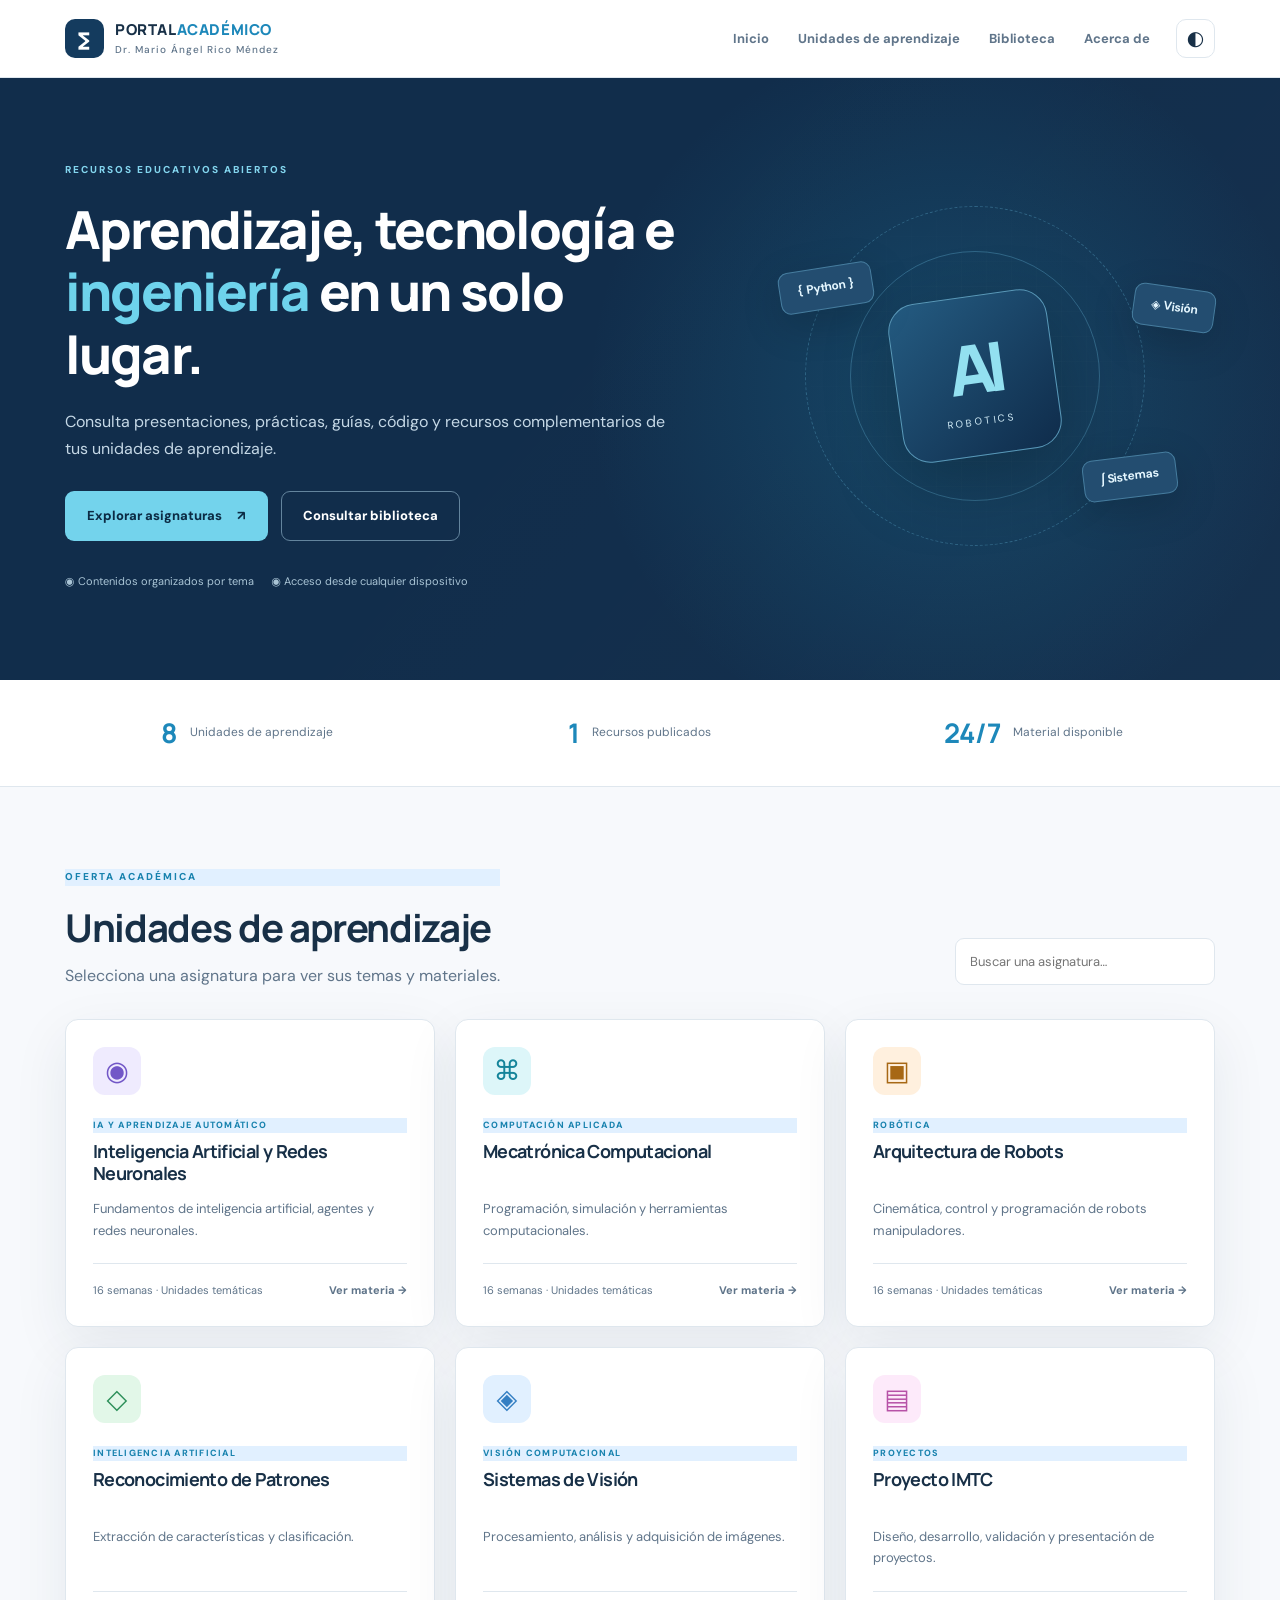
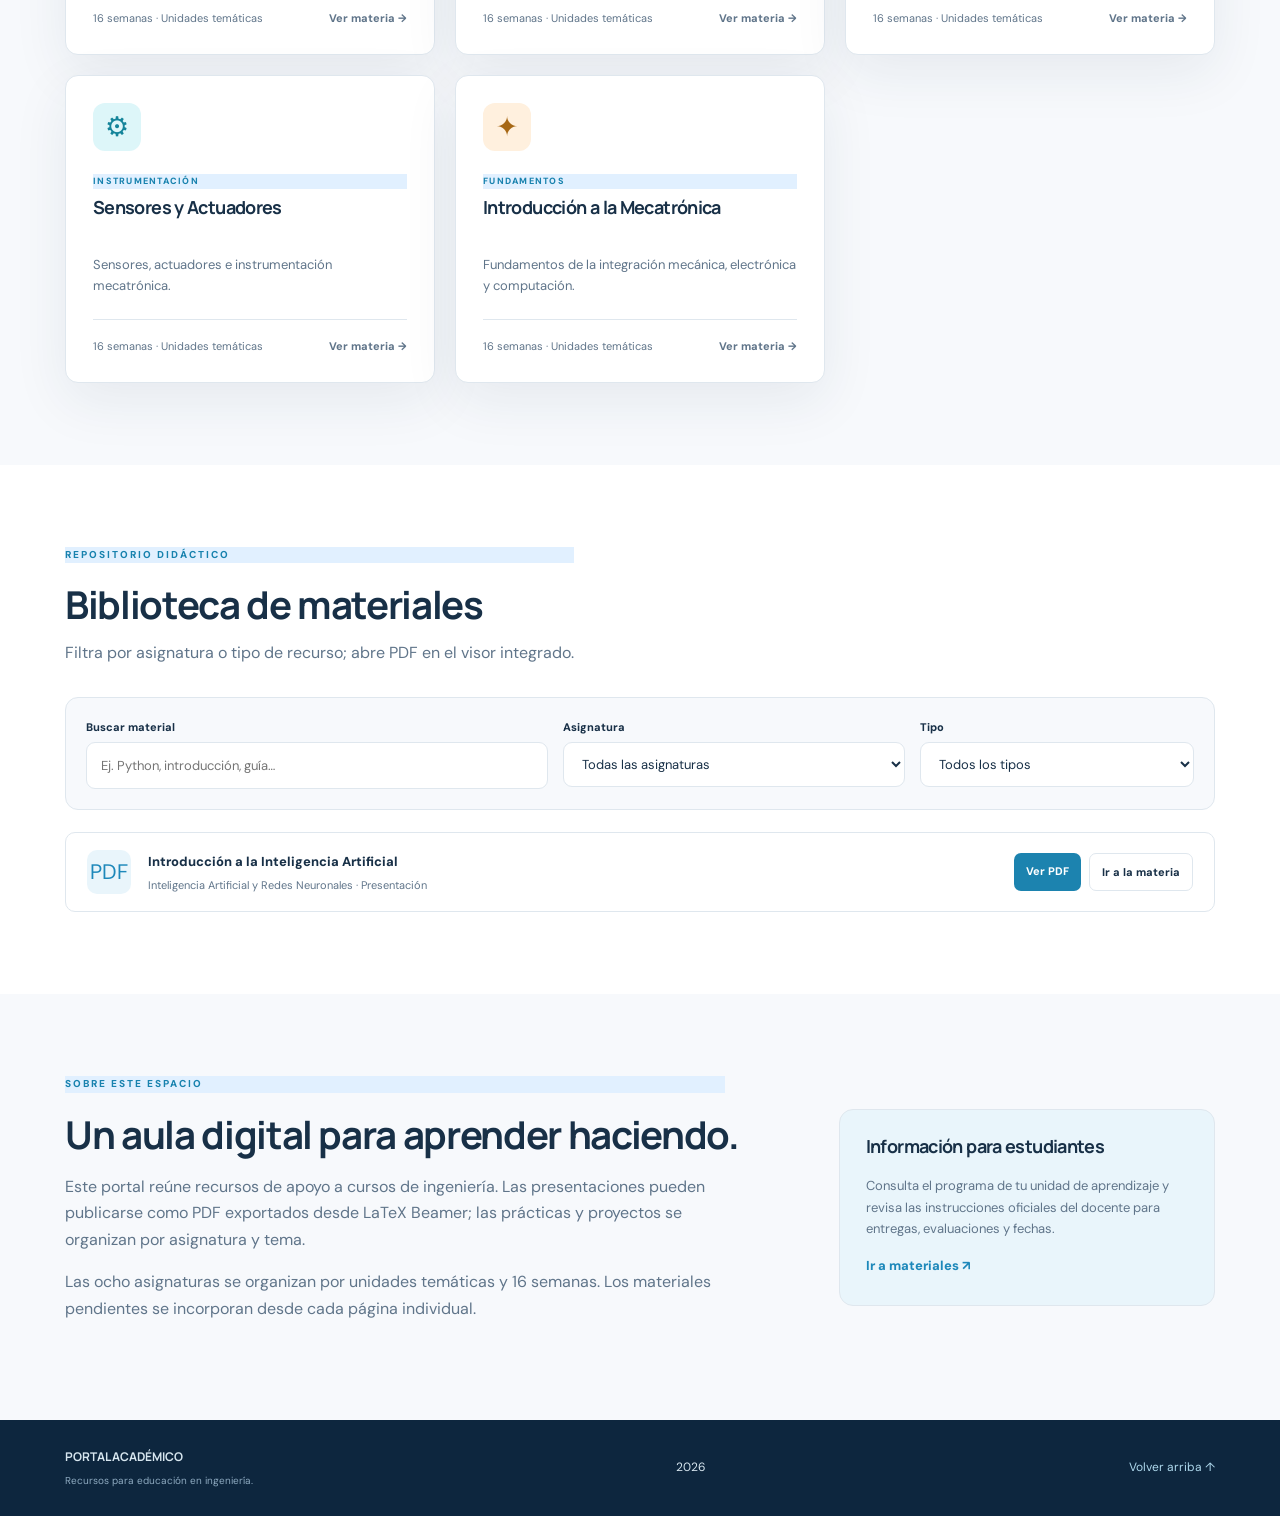
==== commit 81086212: "Add files via upload" ====
--- a/index.html
+++ b/index.html
@@ -24,14 +24,16 @@
 
     <section class="section stats-strip" aria-label="Resumen del portal"><div class="container stats-grid"><div><strong id="count-courses">8</strong><span>Unidades de aprendizaje</span></div><div><strong id="count-resources">1</strong><span>Recursos publicados</span></div><div><strong>24/7</strong><span>Material disponible</span></div></div></section>
 
-    <section class="section" id="asignaturas"><div class="container"><div class="section-head"><div><p class="eyebrow blue">OFERTA ACADÉMICA</p><h2>Unidades de aprendizaje</h2><p>Selecciona una asignatura para ver sus temas y materiales.</p></div><div class="controls"><label class="visually-hidden" for="buscar-cursos">Buscar asignatura</label><input id="buscar-cursos" class="search" type="search" placeholder="Buscar una asignatura…" /></div></div><a class="course-card" href="cursos/inteligencia-artificial.html" data-name="inteligencia artificial y redes neuronales"><span class="course-icon purple">◉</span><p class="eyebrow blue">IA Y APRENDIZAJE AUTOMÁTICO</p><h3>Inteligencia Artificial y Redes Neuronales</h3><p>Fundamentos de inteligencia artificial, agentes y redes neuronales.</p><span class="card-bottom"><span>16 semanas · Unidades temáticas</span><span class="card-link">Ver materia →</span></span></a>
+    <section class="section" id="asignaturas"><div class="container"><div class="section-head"><div><p class="eyebrow blue">OFERTA ACADÉMICA</p><h2>Unidades de aprendizaje</h2><p>Selecciona una asignatura para ver sus temas y materiales.</p></div><div class="controls"><label class="visually-hidden" for="buscar-cursos">Buscar asignatura</label><input id="buscar-cursos" class="search" type="search" placeholder="Buscar una asignatura…" /></div></div><div id="course-grid" class="course-grid">
+<a class="course-card" href="cursos/inteligencia-artificial.html" data-name="inteligencia artificial y redes neuronales"><span class="course-icon purple">◉</span><p class="eyebrow blue">IA Y APRENDIZAJE AUTOMÁTICO</p><h3>Inteligencia Artificial y Redes Neuronales</h3><p>Fundamentos de inteligencia artificial, agentes y redes neuronales.</p><span class="card-bottom"><span>16 semanas · Unidades temáticas</span><span class="card-link">Ver materia →</span></span></a>
 <a class="course-card" href="cursos/mecatronica-computacional.html" data-name="mecatrónica computacional"><span class="course-icon cyan">⌘</span><p class="eyebrow blue">COMPUTACIÓN APLICADA</p><h3>Mecatrónica Computacional</h3><p>Programación, simulación y herramientas computacionales.</p><span class="card-bottom"><span>16 semanas · Unidades temáticas</span><span class="card-link">Ver materia →</span></span></a>
 <a class="course-card" href="cursos/arquitectura-robots.html" data-name="arquitectura de robots"><span class="course-icon orange">▣</span><p class="eyebrow blue">ROBÓTICA</p><h3>Arquitectura de Robots</h3><p>Cinemática, control y programación de robots manipuladores.</p><span class="card-bottom"><span>16 semanas · Unidades temáticas</span><span class="card-link">Ver materia →</span></span></a>
 <a class="course-card" href="cursos/reconocimiento-patrones.html" data-name="reconocimiento de patrones"><span class="course-icon green">◇</span><p class="eyebrow blue">INTELIGENCIA ARTIFICIAL</p><h3>Reconocimiento de Patrones</h3><p>Extracción de características y clasificación.</p><span class="card-bottom"><span>16 semanas · Unidades temáticas</span><span class="card-link">Ver materia →</span></span></a>
 <a class="course-card" href="cursos/sistemas-vision.html" data-name="sistemas de visión"><span class="course-icon blue">◈</span><p class="eyebrow blue">VISIÓN COMPUTACIONAL</p><h3>Sistemas de Visión</h3><p>Procesamiento, análisis y adquisición de imágenes.</p><span class="card-bottom"><span>16 semanas · Unidades temáticas</span><span class="card-link">Ver materia →</span></span></a>
 <a class="course-card" href="cursos/proyecto-imtc.html" data-name="proyecto imtc"><span class="course-icon pink">▤</span><p class="eyebrow blue">PROYECTOS</p><h3>Proyecto IMTC</h3><p>Diseño, desarrollo, validación y presentación de proyectos.</p><span class="card-bottom"><span>16 semanas · Unidades temáticas</span><span class="card-link">Ver materia →</span></span></a>
 <a class="course-card" href="cursos/sensores-actuadores.html" data-name="sensores y actuadores"><span class="course-icon cyan">⚙</span><p class="eyebrow blue">INSTRUMENTACIÓN</p><h3>Sensores y Actuadores</h3><p>Sensores, actuadores e instrumentación mecatrónica.</p><span class="card-bottom"><span>16 semanas · Unidades temáticas</span><span class="card-link">Ver materia →</span></span></a>
-<a class="course-card" href="cursos/introduccion-mecatronica.html" data-name="introducción a la mecatrónica"><span class="course-icon orange">✦</span><p class="eyebrow blue">FUNDAMENTOS</p><h3>Introducción a la Mecatrónica</h3><p>Fundamentos de la integración mecánica, electrónica y computación.</p><span class="card-bottom"><span>16 semanas · Unidades temáticas</span><span class="card-link">Ver materia →</span></span></a><p id="course-empty" class="empty" hidden>No se encontraron unidades de aprendizaje.</p></div></section>
+<a class="course-card" href="cursos/introduccion-mecatronica.html" data-name="introducción a la mecatrónica"><span class="course-icon orange">✦</span><p class="eyebrow blue">FUNDAMENTOS</p><h3>Introducción a la Mecatrónica</h3><p>Fundamentos de la integración mecánica, electrónica y computación.</p><span class="card-bottom"><span>16 semanas · Unidades temáticas</span><span class="card-link">Ver materia →</span></span></a></div>
+<p id="course-empty" class="empty" hidden>No se encontraron unidades de aprendizaje.</p></div></section>
 
     <section class="section library" id="materiales"><div class="container"><div class="section-head"><div><p class="eyebrow blue">REPOSITORIO DIDÁCTICO</p><h2>Biblioteca de materiales</h2><p>Filtra por asignatura o tipo de recurso; abre PDF en el visor integrado.</p></div></div><div class="filter-panel"><label><span>Buscar material</span><input class="search" id="buscar-materiales" type="search" placeholder="Ej. Python, introducción, guía…" /></label><label><span>Asignatura</span><select id="filtrar-curso"></select></label><label><span>Tipo</span><select id="filtrar-tipo"><option value="todos">Todos los tipos</option><option value="presentacion">Presentaciones</option><option value="practica">Prácticas</option><option value="codigo">Código</option><option value="lectura">Lecturas</option><option value="video">Videos</option></select></label></div><article class="resource-item" data-course="inteligencia-artificial" data-type="presentacion" data-keywords="introducción inteligencia artificial pdf ia presentación"><span class="file-icon">PDF</span><div class="resource-info"><div class="resource-title">Introducción a la Inteligencia Artificial</div><p>Inteligencia Artificial y Redes Neuronales · Presentación</p></div><div class="resource-actions"><a class="small-btn" href="materiales/ia/IA_clase_1_Introduccion_IA.pdf" target="_blank" rel="noopener">Ver PDF</a><a class="small-btn outlined" href="cursos/inteligencia-artificial.html">Ir a la materia</a></div></article><p id="resource-empty" class="empty" hidden>No hay materiales que coincidan con los filtros.</p></div></section>
 
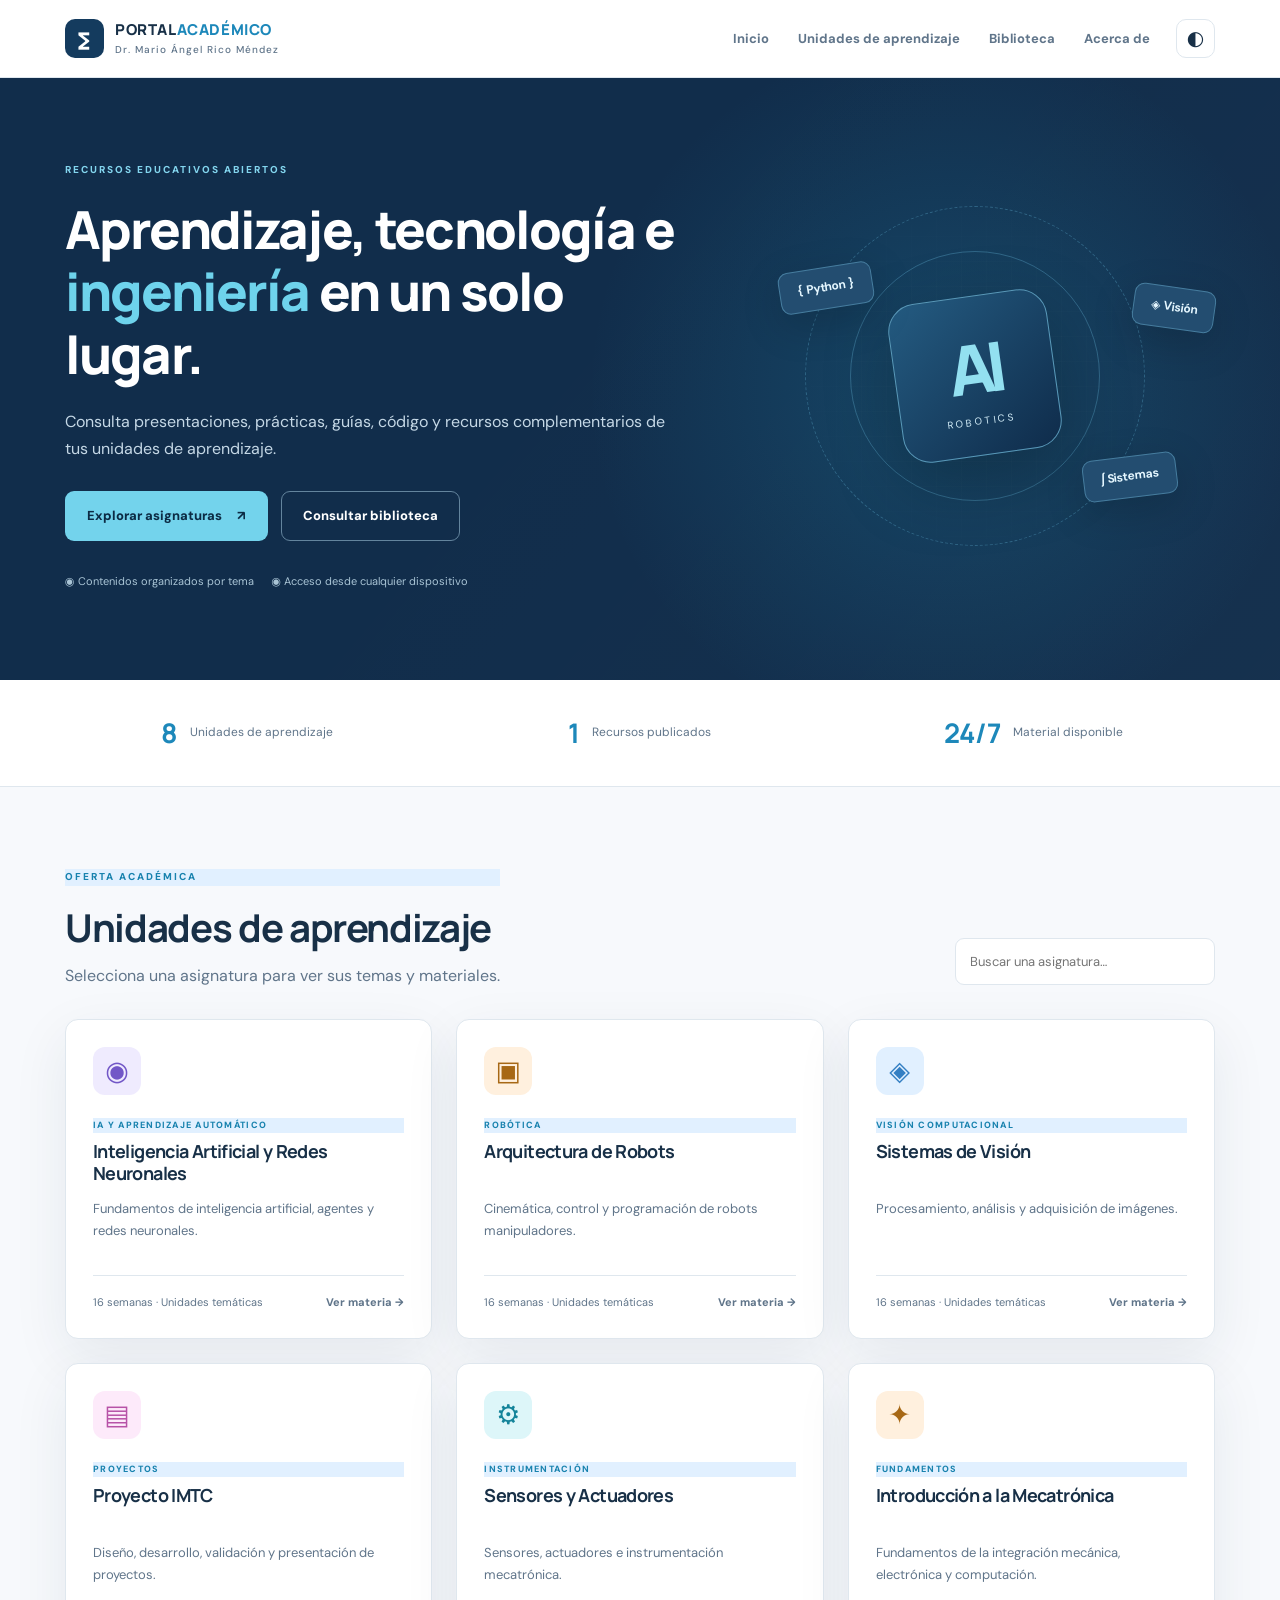
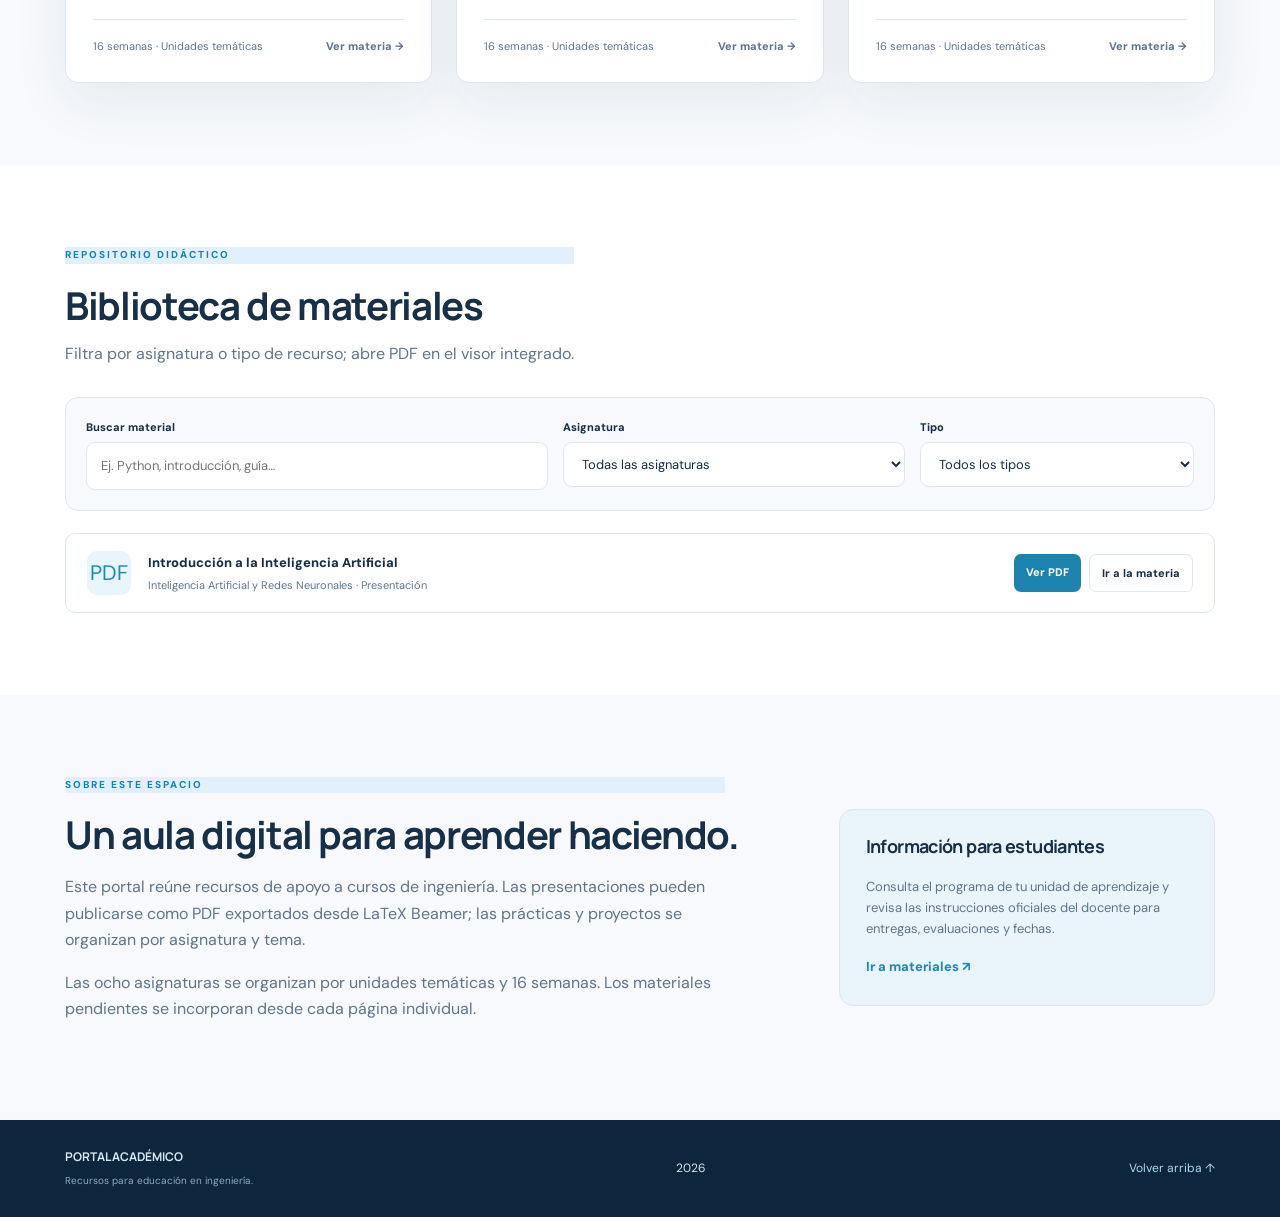
==== commit 8d988abf: "Update index.html" ====
--- a/index.html
+++ b/index.html
@@ -26,9 +26,7 @@
 
     <section class="section" id="asignaturas"><div class="container"><div class="section-head"><div><p class="eyebrow blue">OFERTA ACADÉMICA</p><h2>Unidades de aprendizaje</h2><p>Selecciona una asignatura para ver sus temas y materiales.</p></div><div class="controls"><label class="visually-hidden" for="buscar-cursos">Buscar asignatura</label><input id="buscar-cursos" class="search" type="search" placeholder="Buscar una asignatura…" /></div></div><div id="course-grid" class="course-grid">
 <a class="course-card" href="cursos/inteligencia-artificial.html" data-name="inteligencia artificial y redes neuronales"><span class="course-icon purple">◉</span><p class="eyebrow blue">IA Y APRENDIZAJE AUTOMÁTICO</p><h3>Inteligencia Artificial y Redes Neuronales</h3><p>Fundamentos de inteligencia artificial, agentes y redes neuronales.</p><span class="card-bottom"><span>16 semanas · Unidades temáticas</span><span class="card-link">Ver materia →</span></span></a>
-<a class="course-card" href="cursos/mecatronica-computacional.html" data-name="mecatrónica computacional"><span class="course-icon cyan">⌘</span><p class="eyebrow blue">COMPUTACIÓN APLICADA</p><h3>Mecatrónica Computacional</h3><p>Programación, simulación y herramientas computacionales.</p><span class="card-bottom"><span>16 semanas · Unidades temáticas</span><span class="card-link">Ver materia →</span></span></a>
 <a class="course-card" href="cursos/arquitectura-robots.html" data-name="arquitectura de robots"><span class="course-icon orange">▣</span><p class="eyebrow blue">ROBÓTICA</p><h3>Arquitectura de Robots</h3><p>Cinemática, control y programación de robots manipuladores.</p><span class="card-bottom"><span>16 semanas · Unidades temáticas</span><span class="card-link">Ver materia →</span></span></a>
-<a class="course-card" href="cursos/reconocimiento-patrones.html" data-name="reconocimiento de patrones"><span class="course-icon green">◇</span><p class="eyebrow blue">INTELIGENCIA ARTIFICIAL</p><h3>Reconocimiento de Patrones</h3><p>Extracción de características y clasificación.</p><span class="card-bottom"><span>16 semanas · Unidades temáticas</span><span class="card-link">Ver materia →</span></span></a>
 <a class="course-card" href="cursos/sistemas-vision.html" data-name="sistemas de visión"><span class="course-icon blue">◈</span><p class="eyebrow blue">VISIÓN COMPUTACIONAL</p><h3>Sistemas de Visión</h3><p>Procesamiento, análisis y adquisición de imágenes.</p><span class="card-bottom"><span>16 semanas · Unidades temáticas</span><span class="card-link">Ver materia →</span></span></a>
 <a class="course-card" href="cursos/proyecto-imtc.html" data-name="proyecto imtc"><span class="course-icon pink">▤</span><p class="eyebrow blue">PROYECTOS</p><h3>Proyecto IMTC</h3><p>Diseño, desarrollo, validación y presentación de proyectos.</p><span class="card-bottom"><span>16 semanas · Unidades temáticas</span><span class="card-link">Ver materia →</span></span></a>
 <a class="course-card" href="cursos/sensores-actuadores.html" data-name="sensores y actuadores"><span class="course-icon cyan">⚙</span><p class="eyebrow blue">INSTRUMENTACIÓN</p><h3>Sensores y Actuadores</h3><p>Sensores, actuadores e instrumentación mecatrónica.</p><span class="card-bottom"><span>16 semanas · Unidades temáticas</span><span class="card-link">Ver materia →</span></span></a>
@@ -42,4 +40,4 @@
 
   <footer class="footer"><div class="container footer-inner"><div><strong>PORTAL ACADÉMICO</strong><small>Recursos para educación en ingeniería.</small></div><span id="current-year"></span><a href="#inicio">Volver arriba ↑</a></div></footer>
 
-</body>+</body>
--- a/css/portada.css
+++ b/css/portada.css
@@ -6,3 +6,10 @@
 [hidden]{display:none!important}
 .course-card{text-decoration:none;color:var(--text)}
 .course-card .card-bottom{margin-top:auto}
+
+/* Tarjetas en rejilla: 3 columnas, 2 en tablet, 1 en celular. */
+#course-grid{display:grid;grid-template-columns:repeat(3,minmax(0,1fr));gap:24px}
+#course-grid .course-card{min-width:0;min-height:320px}
+#course-grid .course-card[hidden]{display:none!important}
+@media(max-width:900px){#course-grid{grid-template-columns:repeat(2,minmax(0,1fr))}}
+@media(max-width:680px){#course-grid{grid-template-columns:1fr}#course-grid .course-card{min-height:auto}}
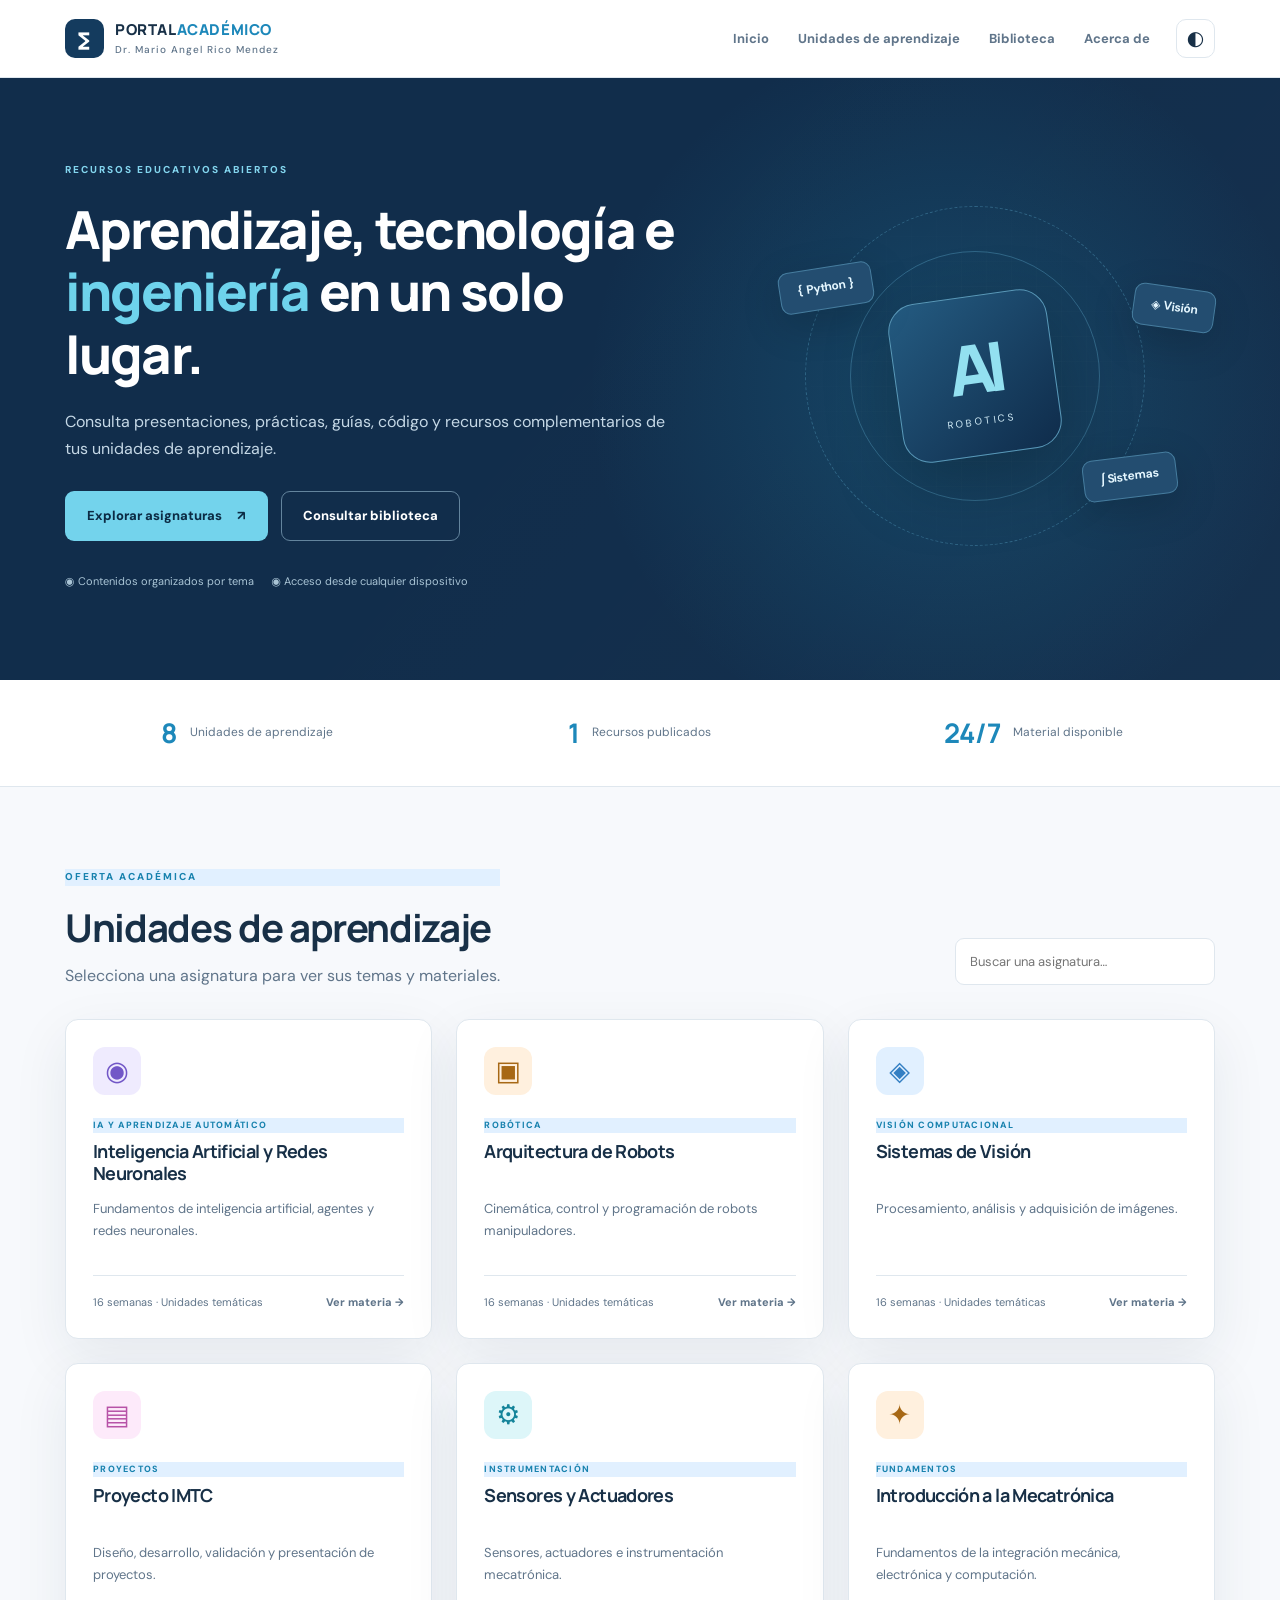
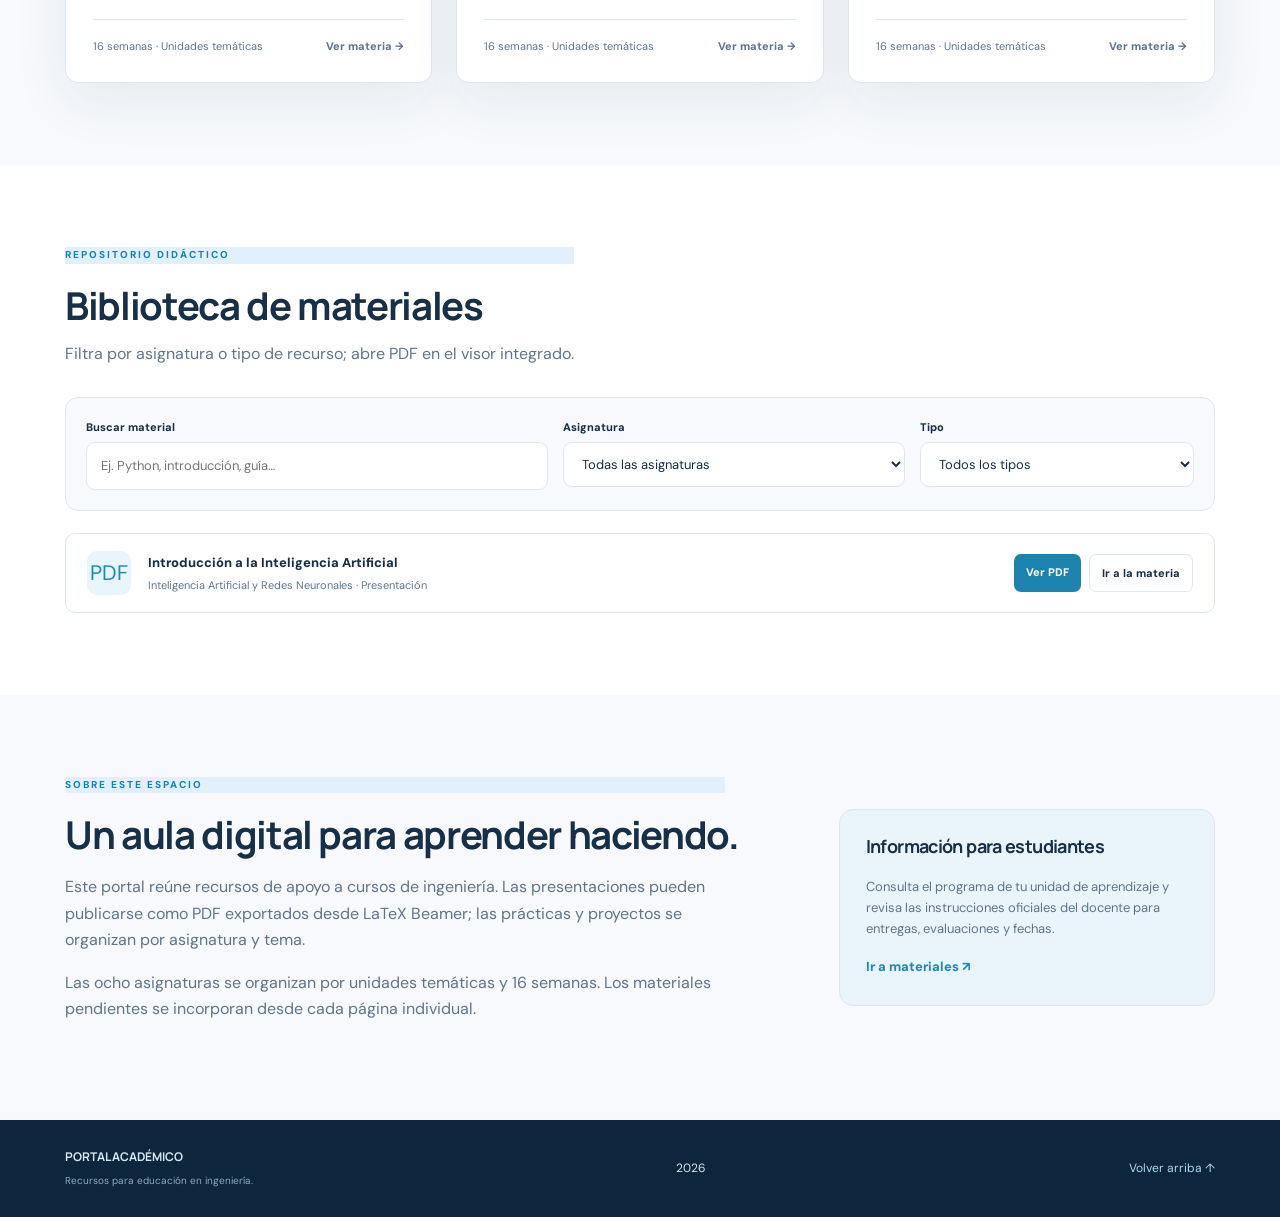
==== commit 57845ce5: "Update index.html" ====
--- a/index.html
+++ b/index.html
@@ -2,7 +2,7 @@
   <a class="skip" href="#contenido">Saltar al contenido</a>
   <header class="topbar">
     <div class="container topbar-inner">
-      <a href="#inicio" class="brand" aria-label="Ir al inicio"><span class="brand-mark">∑</span><span>PORTAL<span class="brand-accent">ACADÉMICO</span><small>Dr. Mario Ángel Rico Méndez</small></span></a>
+      <a href="#inicio" class="brand" aria-label="Ir al inicio"><span class="brand-mark">∑</span><span>PORTAL<span class="brand-accent">ACADÉMICO</span><small>Dr. Mario Angel Rico Mendez</small></span></a>
       <button id="menu-toggle" class="icon-btn menu-toggle" aria-expanded="false" aria-controls="nav" aria-label="Abrir menú">☰</button>
       <nav id="nav" aria-label="Navegación principal">
         <a href="#inicio" data-nav="inicio">Inicio</a>
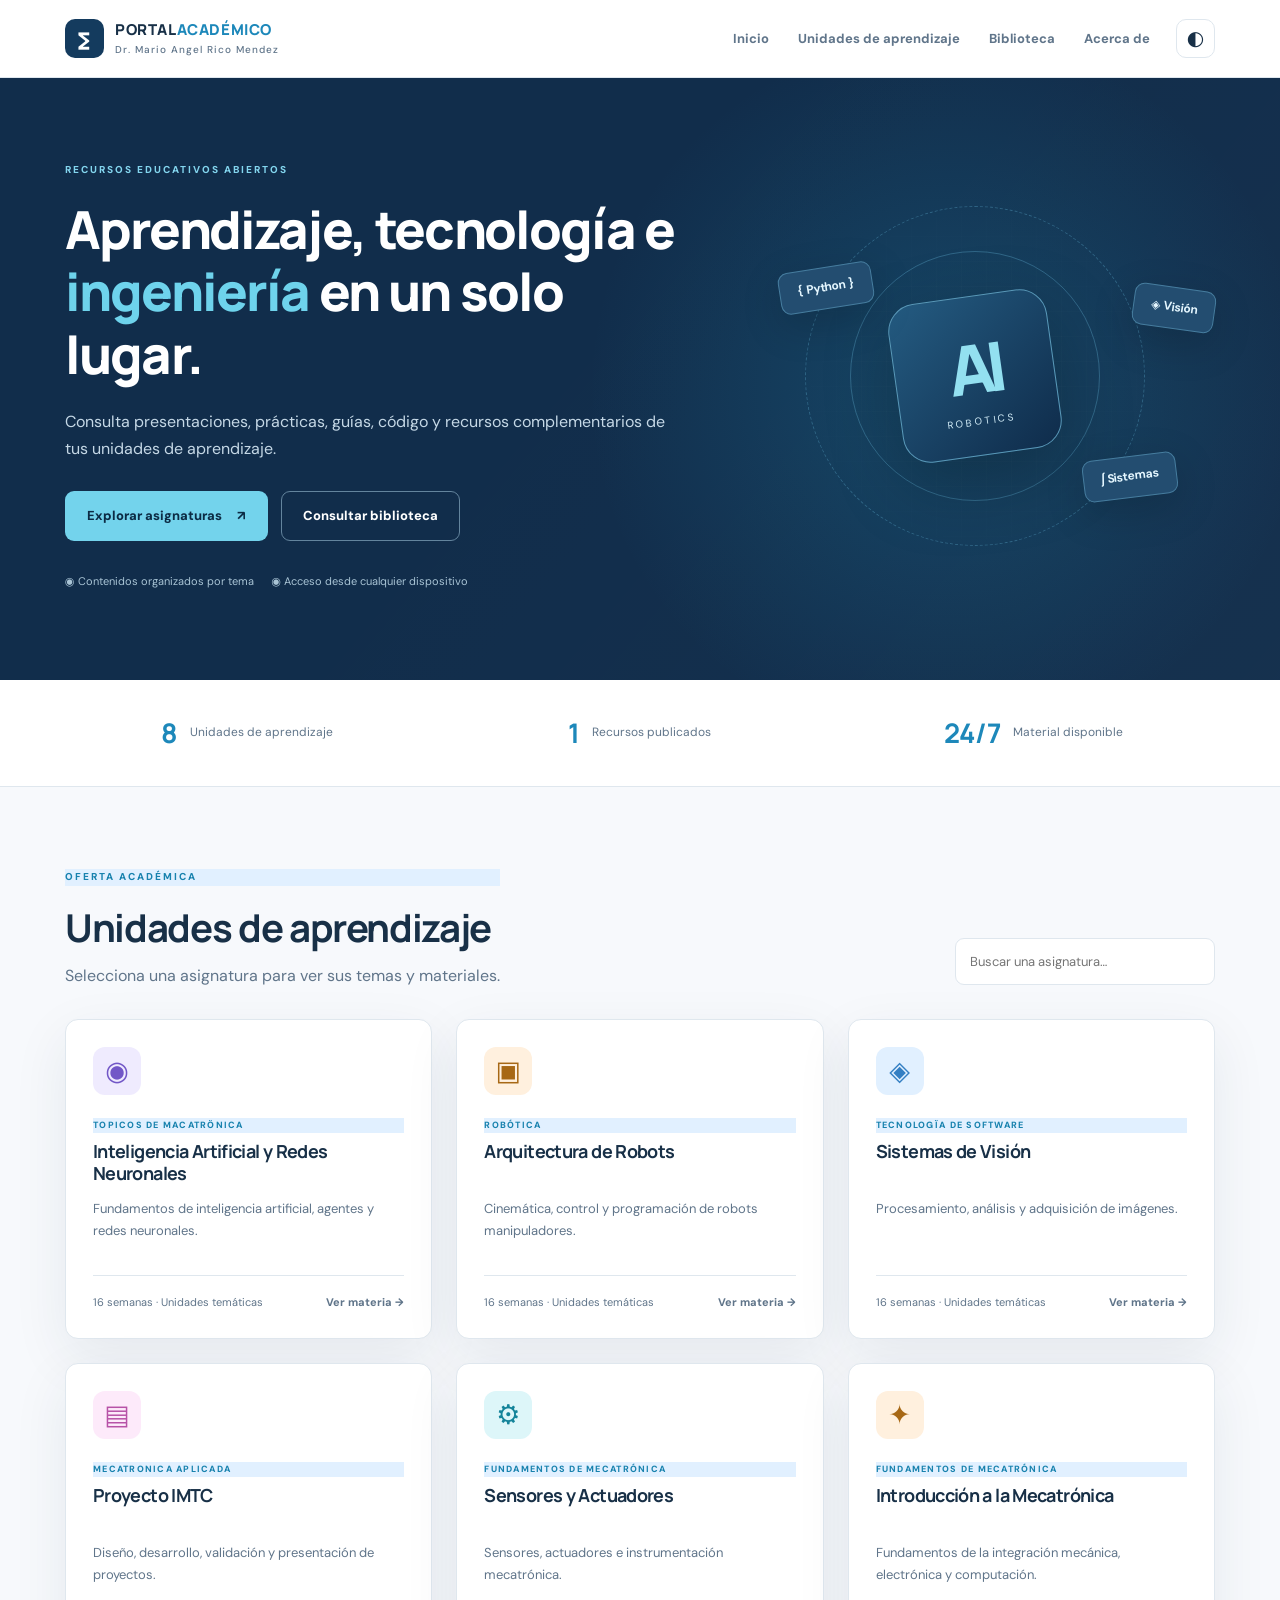
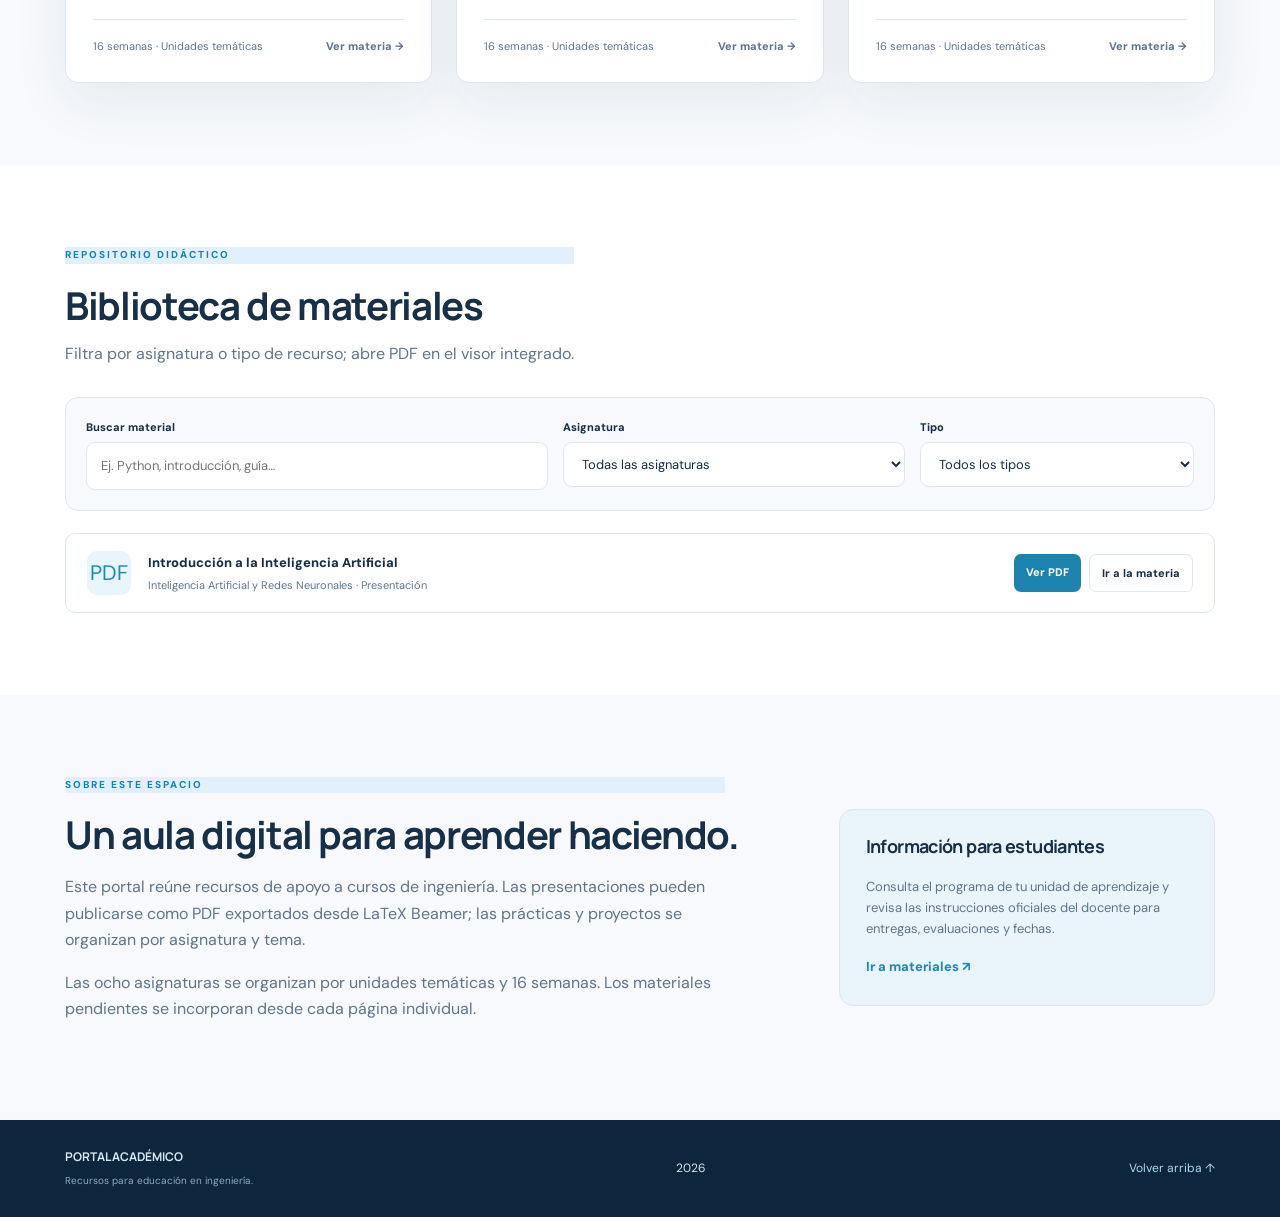
==== commit a977630a: "Update index.html" ====
--- a/index.html
+++ b/index.html
@@ -25,12 +25,12 @@
     <section class="section stats-strip" aria-label="Resumen del portal"><div class="container stats-grid"><div><strong id="count-courses">8</strong><span>Unidades de aprendizaje</span></div><div><strong id="count-resources">1</strong><span>Recursos publicados</span></div><div><strong>24/7</strong><span>Material disponible</span></div></div></section>
 
     <section class="section" id="asignaturas"><div class="container"><div class="section-head"><div><p class="eyebrow blue">OFERTA ACADÉMICA</p><h2>Unidades de aprendizaje</h2><p>Selecciona una asignatura para ver sus temas y materiales.</p></div><div class="controls"><label class="visually-hidden" for="buscar-cursos">Buscar asignatura</label><input id="buscar-cursos" class="search" type="search" placeholder="Buscar una asignatura…" /></div></div><div id="course-grid" class="course-grid">
-<a class="course-card" href="cursos/inteligencia-artificial.html" data-name="inteligencia artificial y redes neuronales"><span class="course-icon purple">◉</span><p class="eyebrow blue">IA Y APRENDIZAJE AUTOMÁTICO</p><h3>Inteligencia Artificial y Redes Neuronales</h3><p>Fundamentos de inteligencia artificial, agentes y redes neuronales.</p><span class="card-bottom"><span>16 semanas · Unidades temáticas</span><span class="card-link">Ver materia →</span></span></a>
+<a class="course-card" href="cursos/inteligencia-artificial.html" data-name="inteligencia artificial y redes neuronales"><span class="course-icon purple">◉</span><p class="eyebrow blue">TOPICOS DE MACATRÖNICA</p><h3>Inteligencia Artificial y Redes Neuronales</h3><p>Fundamentos de inteligencia artificial, agentes y redes neuronales.</p><span class="card-bottom"><span>16 semanas · Unidades temáticas</span><span class="card-link">Ver materia →</span></span></a>
 <a class="course-card" href="cursos/arquitectura-robots.html" data-name="arquitectura de robots"><span class="course-icon orange">▣</span><p class="eyebrow blue">ROBÓTICA</p><h3>Arquitectura de Robots</h3><p>Cinemática, control y programación de robots manipuladores.</p><span class="card-bottom"><span>16 semanas · Unidades temáticas</span><span class="card-link">Ver materia →</span></span></a>
-<a class="course-card" href="cursos/sistemas-vision.html" data-name="sistemas de visión"><span class="course-icon blue">◈</span><p class="eyebrow blue">VISIÓN COMPUTACIONAL</p><h3>Sistemas de Visión</h3><p>Procesamiento, análisis y adquisición de imágenes.</p><span class="card-bottom"><span>16 semanas · Unidades temáticas</span><span class="card-link">Ver materia →</span></span></a>
-<a class="course-card" href="cursos/proyecto-imtc.html" data-name="proyecto imtc"><span class="course-icon pink">▤</span><p class="eyebrow blue">PROYECTOS</p><h3>Proyecto IMTC</h3><p>Diseño, desarrollo, validación y presentación de proyectos.</p><span class="card-bottom"><span>16 semanas · Unidades temáticas</span><span class="card-link">Ver materia →</span></span></a>
-<a class="course-card" href="cursos/sensores-actuadores.html" data-name="sensores y actuadores"><span class="course-icon cyan">⚙</span><p class="eyebrow blue">INSTRUMENTACIÓN</p><h3>Sensores y Actuadores</h3><p>Sensores, actuadores e instrumentación mecatrónica.</p><span class="card-bottom"><span>16 semanas · Unidades temáticas</span><span class="card-link">Ver materia →</span></span></a>
-<a class="course-card" href="cursos/introduccion-mecatronica.html" data-name="introducción a la mecatrónica"><span class="course-icon orange">✦</span><p class="eyebrow blue">FUNDAMENTOS</p><h3>Introducción a la Mecatrónica</h3><p>Fundamentos de la integración mecánica, electrónica y computación.</p><span class="card-bottom"><span>16 semanas · Unidades temáticas</span><span class="card-link">Ver materia →</span></span></a></div>
+<a class="course-card" href="cursos/sistemas-vision.html" data-name="sistemas de visión"><span class="course-icon blue">◈</span><p class="eyebrow blue">TECNOLOGÏA DE SOFTWARE</p><h3>Sistemas de Visión</h3><p>Procesamiento, análisis y adquisición de imágenes.</p><span class="card-bottom"><span>16 semanas · Unidades temáticas</span><span class="card-link">Ver materia →</span></span></a>
+<a class="course-card" href="cursos/proyecto-imtc.html" data-name="proyecto imtc"><span class="course-icon pink">▤</span><p class="eyebrow blue">MECATRONICA APLICADA</p><h3>Proyecto IMTC</h3><p>Diseño, desarrollo, validación y presentación de proyectos.</p><span class="card-bottom"><span>16 semanas · Unidades temáticas</span><span class="card-link">Ver materia →</span></span></a>
+<a class="course-card" href="cursos/sensores-actuadores.html" data-name="sensores y actuadores"><span class="course-icon cyan">⚙</span><p class="eyebrow blue">FUNDAMENTOS DE MECATRÓNICA</p><h3>Sensores y Actuadores</h3><p>Sensores, actuadores e instrumentación mecatrónica.</p><span class="card-bottom"><span>16 semanas · Unidades temáticas</span><span class="card-link">Ver materia →</span></span></a>
+<a class="course-card" href="cursos/introduccion-mecatronica.html" data-name="introducción a la mecatrónica"><span class="course-icon orange">✦</span><p class="eyebrow blue">FUNDAMENTOS DE MECATRÓNICA</p><h3>Introducción a la Mecatrónica</h3><p>Fundamentos de la integración mecánica, electrónica y computación.</p><span class="card-bottom"><span>16 semanas · Unidades temáticas</span><span class="card-link">Ver materia →</span></span></a></div>
 <p id="course-empty" class="empty" hidden>No se encontraron unidades de aprendizaje.</p></div></section>
 
     <section class="section library" id="materiales"><div class="container"><div class="section-head"><div><p class="eyebrow blue">REPOSITORIO DIDÁCTICO</p><h2>Biblioteca de materiales</h2><p>Filtra por asignatura o tipo de recurso; abre PDF en el visor integrado.</p></div></div><div class="filter-panel"><label><span>Buscar material</span><input class="search" id="buscar-materiales" type="search" placeholder="Ej. Python, introducción, guía…" /></label><label><span>Asignatura</span><select id="filtrar-curso"></select></label><label><span>Tipo</span><select id="filtrar-tipo"><option value="todos">Todos los tipos</option><option value="presentacion">Presentaciones</option><option value="practica">Prácticas</option><option value="codigo">Código</option><option value="lectura">Lecturas</option><option value="video">Videos</option></select></label></div><article class="resource-item" data-course="inteligencia-artificial" data-type="presentacion" data-keywords="introducción inteligencia artificial pdf ia presentación"><span class="file-icon">PDF</span><div class="resource-info"><div class="resource-title">Introducción a la Inteligencia Artificial</div><p>Inteligencia Artificial y Redes Neuronales · Presentación</p></div><div class="resource-actions"><a class="small-btn" href="materiales/ia/IA_clase_1_Introduccion_IA.pdf" target="_blank" rel="noopener">Ver PDF</a><a class="small-btn outlined" href="cursos/inteligencia-artificial.html">Ir a la materia</a></div></article><p id="resource-empty" class="empty" hidden>No hay materiales que coincidan con los filtros.</p></div></section>
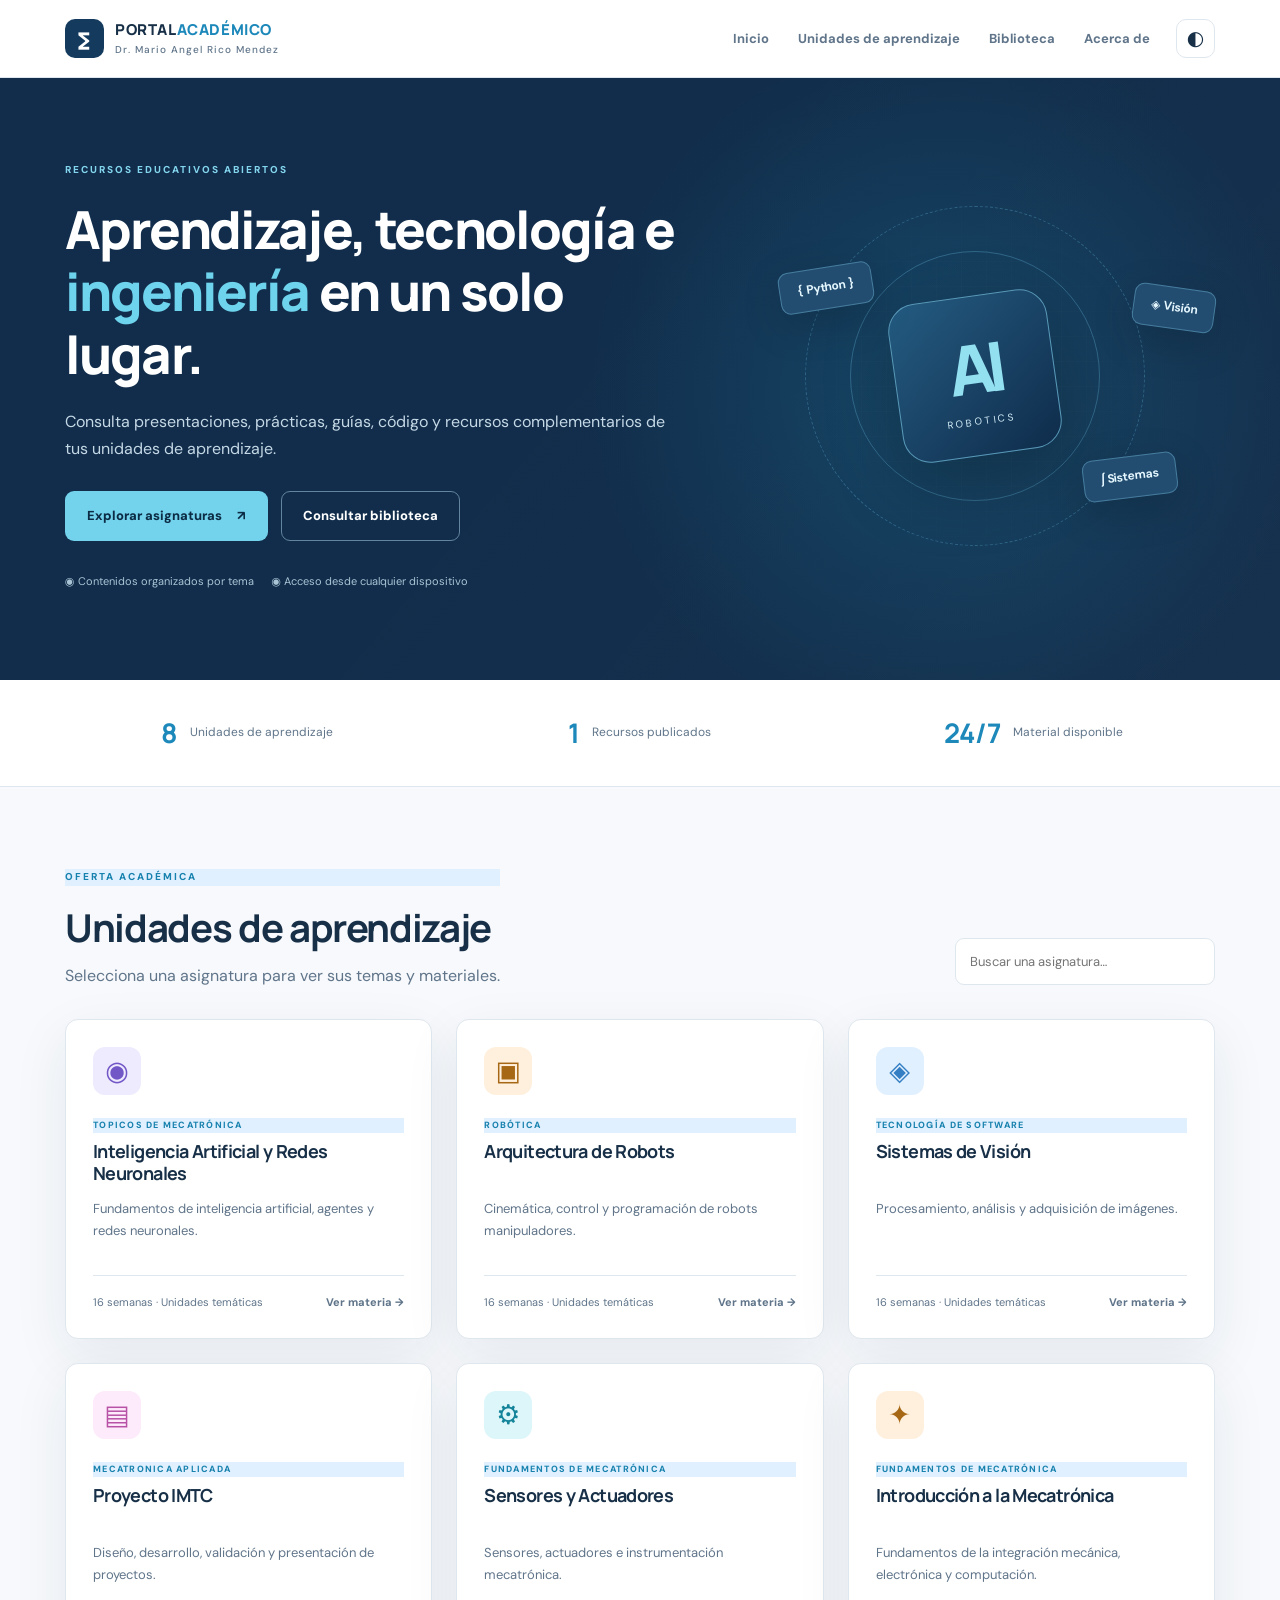
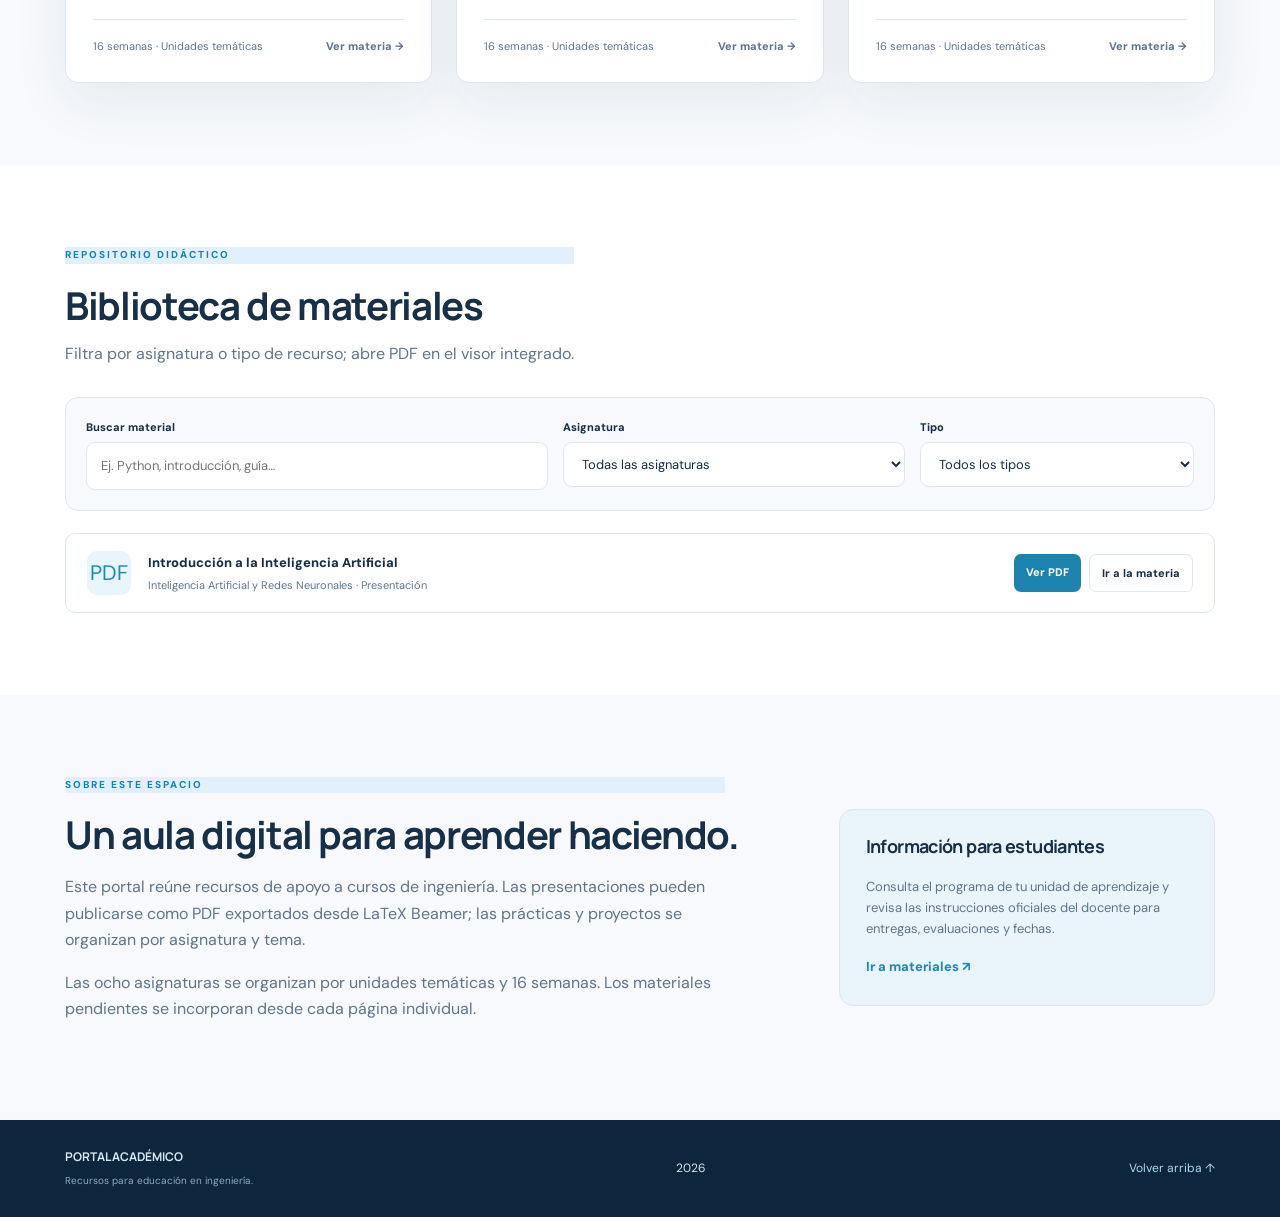
==== commit 70bfbd3c: "Update index.html" ====
--- a/index.html
+++ b/index.html
@@ -25,9 +25,9 @@
     <section class="section stats-strip" aria-label="Resumen del portal"><div class="container stats-grid"><div><strong id="count-courses">8</strong><span>Unidades de aprendizaje</span></div><div><strong id="count-resources">1</strong><span>Recursos publicados</span></div><div><strong>24/7</strong><span>Material disponible</span></div></div></section>
 
     <section class="section" id="asignaturas"><div class="container"><div class="section-head"><div><p class="eyebrow blue">OFERTA ACADÉMICA</p><h2>Unidades de aprendizaje</h2><p>Selecciona una asignatura para ver sus temas y materiales.</p></div><div class="controls"><label class="visually-hidden" for="buscar-cursos">Buscar asignatura</label><input id="buscar-cursos" class="search" type="search" placeholder="Buscar una asignatura…" /></div></div><div id="course-grid" class="course-grid">
-<a class="course-card" href="cursos/inteligencia-artificial.html" data-name="inteligencia artificial y redes neuronales"><span class="course-icon purple">◉</span><p class="eyebrow blue">TOPICOS DE MACATRÖNICA</p><h3>Inteligencia Artificial y Redes Neuronales</h3><p>Fundamentos de inteligencia artificial, agentes y redes neuronales.</p><span class="card-bottom"><span>16 semanas · Unidades temáticas</span><span class="card-link">Ver materia →</span></span></a>
+<a class="course-card" href="cursos/inteligencia-artificial.html" data-name="inteligencia artificial y redes neuronales"><span class="course-icon purple">◉</span><p class="eyebrow blue">TOPICOS DE MECATRÓNICA</p><h3>Inteligencia Artificial y Redes Neuronales</h3><p>Fundamentos de inteligencia artificial, agentes y redes neuronales.</p><span class="card-bottom"><span>16 semanas · Unidades temáticas</span><span class="card-link">Ver materia →</span></span></a>
 <a class="course-card" href="cursos/arquitectura-robots.html" data-name="arquitectura de robots"><span class="course-icon orange">▣</span><p class="eyebrow blue">ROBÓTICA</p><h3>Arquitectura de Robots</h3><p>Cinemática, control y programación de robots manipuladores.</p><span class="card-bottom"><span>16 semanas · Unidades temáticas</span><span class="card-link">Ver materia →</span></span></a>
-<a class="course-card" href="cursos/sistemas-vision.html" data-name="sistemas de visión"><span class="course-icon blue">◈</span><p class="eyebrow blue">TECNOLOGÏA DE SOFTWARE</p><h3>Sistemas de Visión</h3><p>Procesamiento, análisis y adquisición de imágenes.</p><span class="card-bottom"><span>16 semanas · Unidades temáticas</span><span class="card-link">Ver materia →</span></span></a>
+<a class="course-card" href="cursos/sistemas-vision.html" data-name="sistemas de visión"><span class="course-icon blue">◈</span><p class="eyebrow blue">TECNOLOGÍA DE SOFTWARE</p><h3>Sistemas de Visión</h3><p>Procesamiento, análisis y adquisición de imágenes.</p><span class="card-bottom"><span>16 semanas · Unidades temáticas</span><span class="card-link">Ver materia →</span></span></a>
 <a class="course-card" href="cursos/proyecto-imtc.html" data-name="proyecto imtc"><span class="course-icon pink">▤</span><p class="eyebrow blue">MECATRONICA APLICADA</p><h3>Proyecto IMTC</h3><p>Diseño, desarrollo, validación y presentación de proyectos.</p><span class="card-bottom"><span>16 semanas · Unidades temáticas</span><span class="card-link">Ver materia →</span></span></a>
 <a class="course-card" href="cursos/sensores-actuadores.html" data-name="sensores y actuadores"><span class="course-icon cyan">⚙</span><p class="eyebrow blue">FUNDAMENTOS DE MECATRÓNICA</p><h3>Sensores y Actuadores</h3><p>Sensores, actuadores e instrumentación mecatrónica.</p><span class="card-bottom"><span>16 semanas · Unidades temáticas</span><span class="card-link">Ver materia →</span></span></a>
 <a class="course-card" href="cursos/introduccion-mecatronica.html" data-name="introducción a la mecatrónica"><span class="course-icon orange">✦</span><p class="eyebrow blue">FUNDAMENTOS DE MECATRÓNICA</p><h3>Introducción a la Mecatrónica</h3><p>Fundamentos de la integración mecánica, electrónica y computación.</p><span class="card-bottom"><span>16 semanas · Unidades temáticas</span><span class="card-link">Ver materia →</span></span></a></div>
